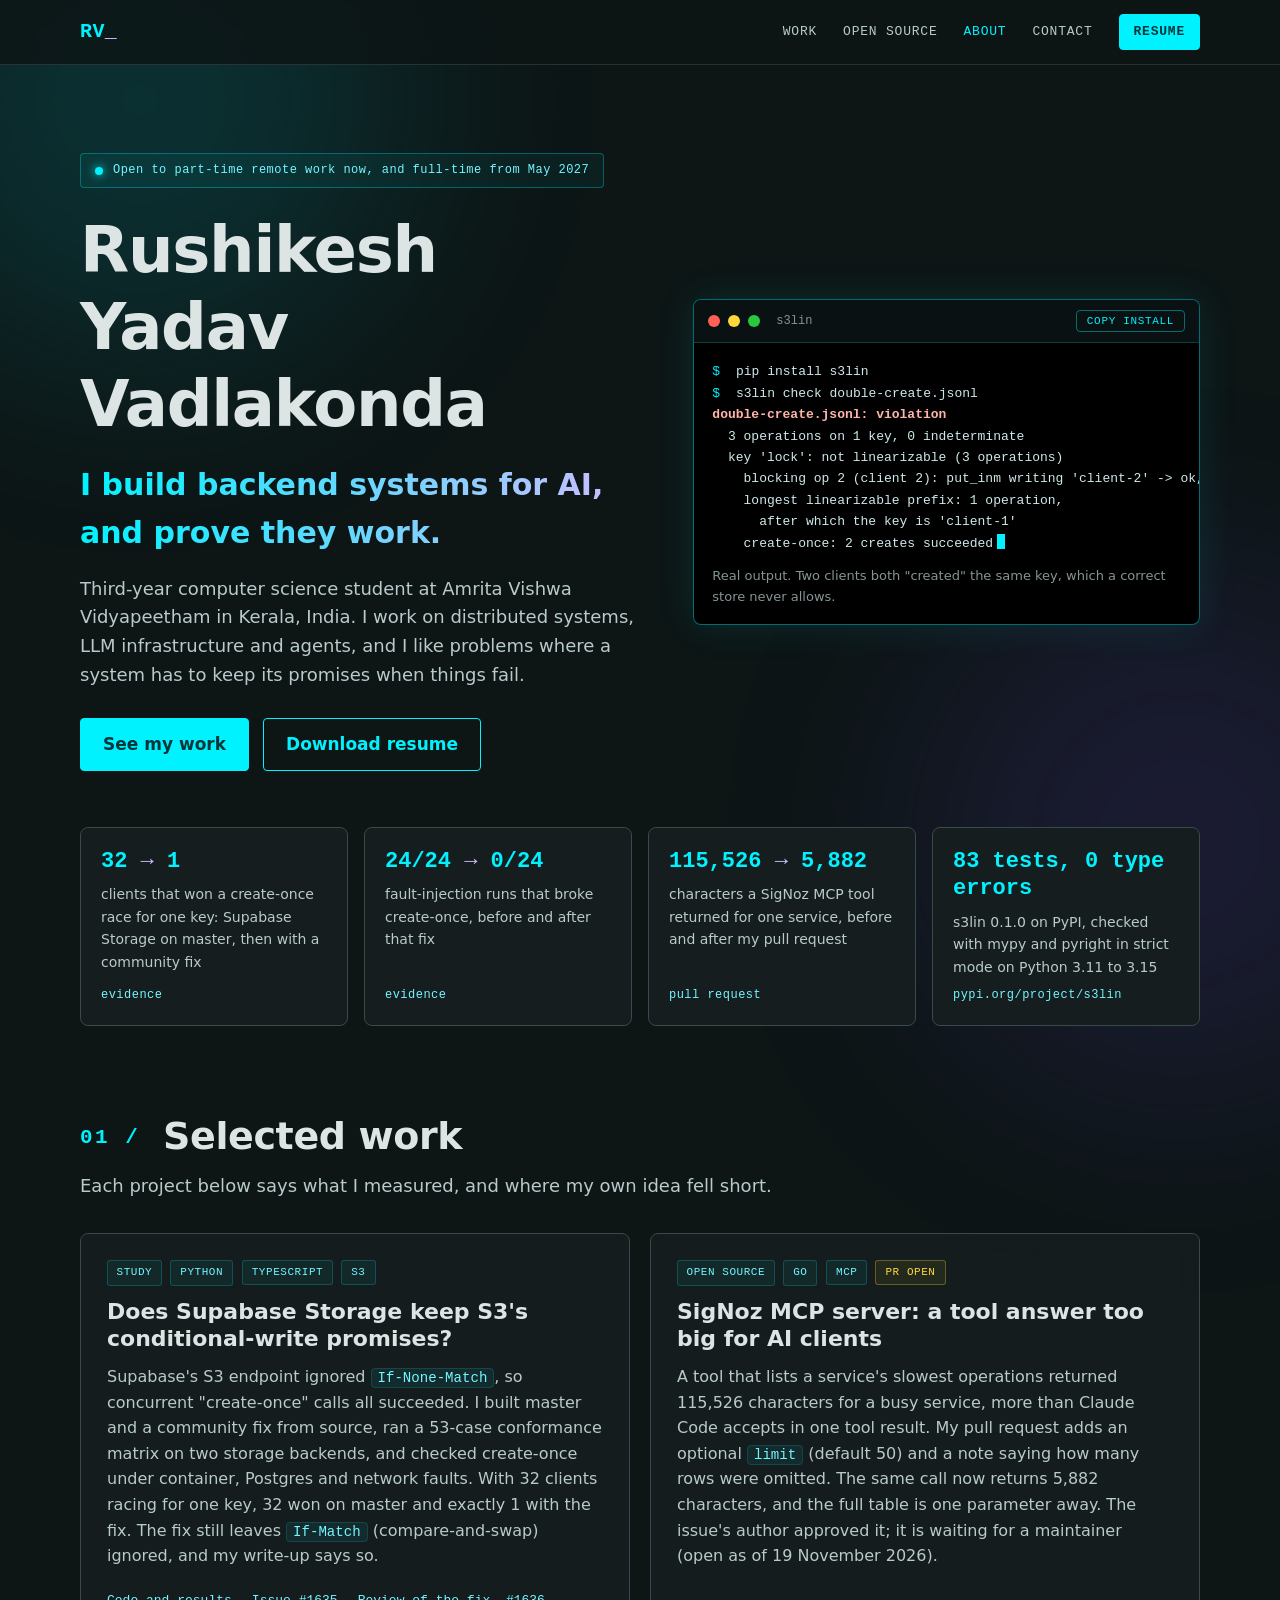
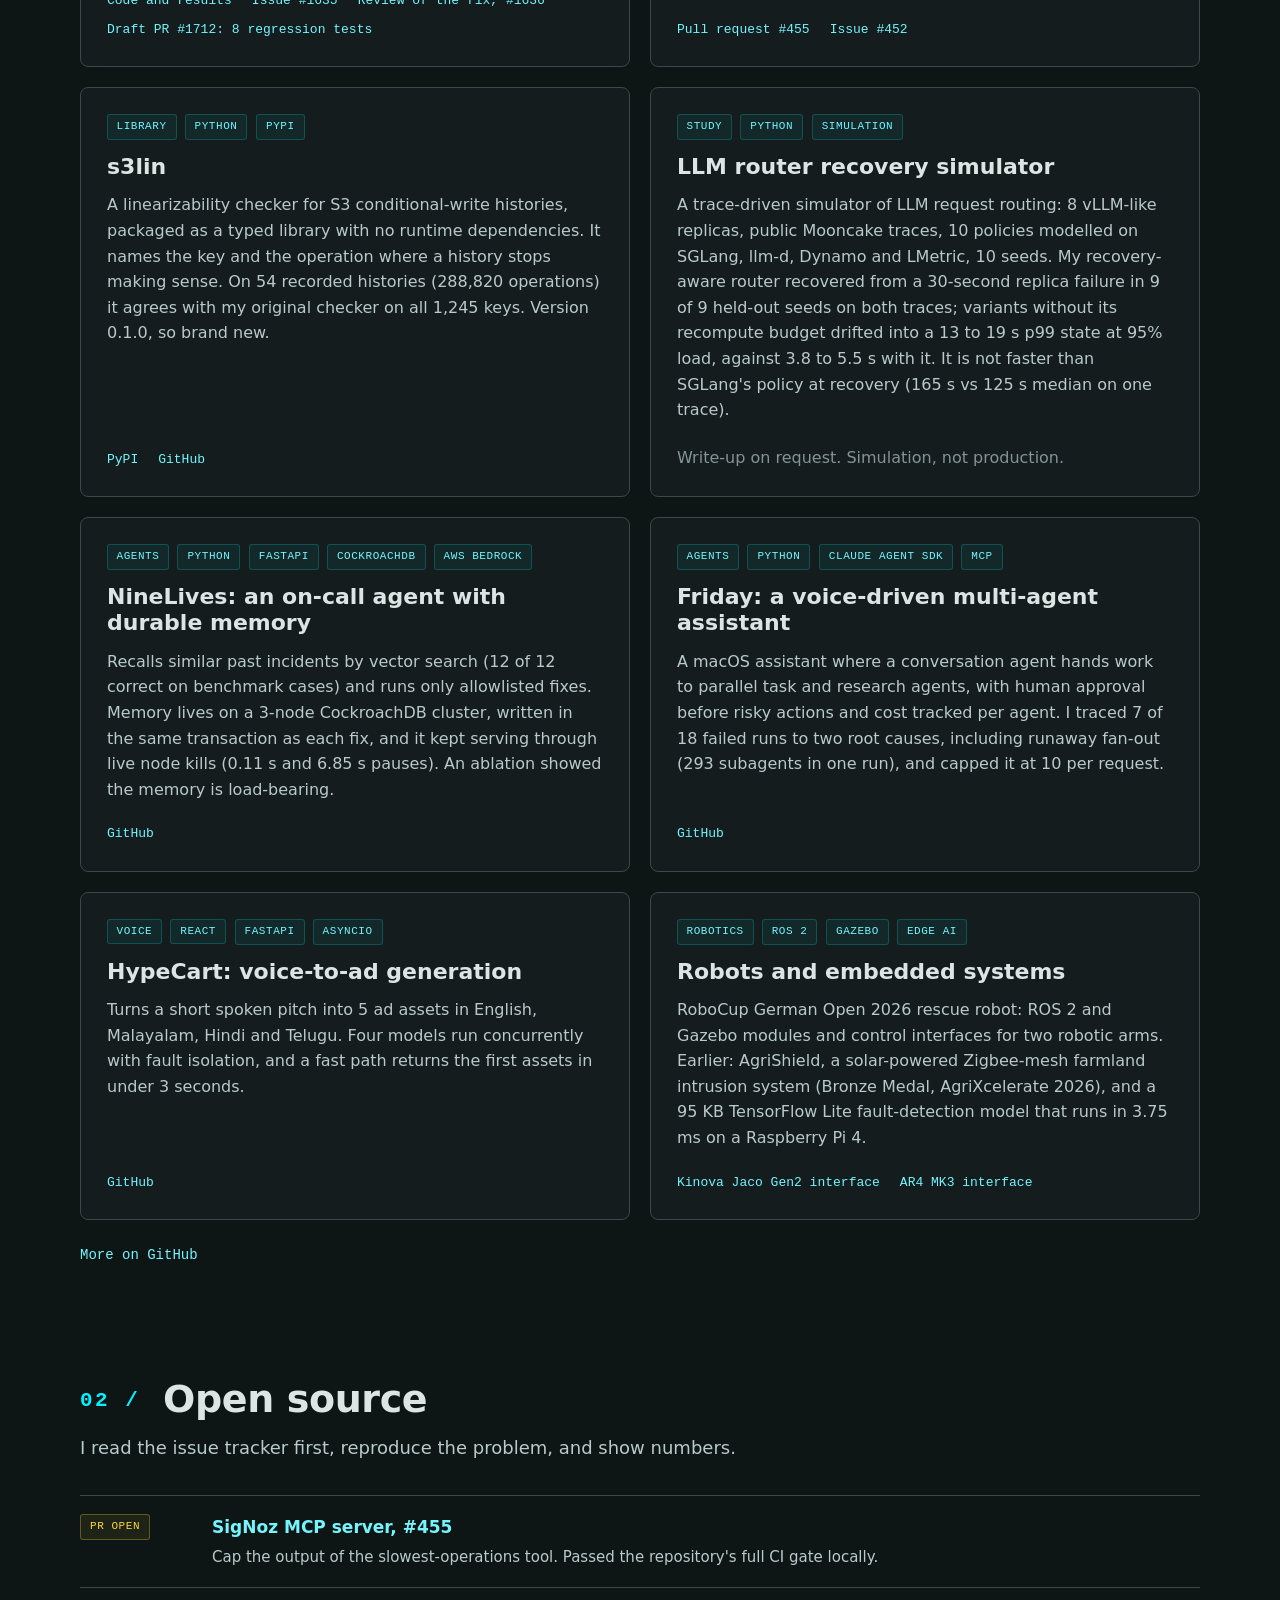
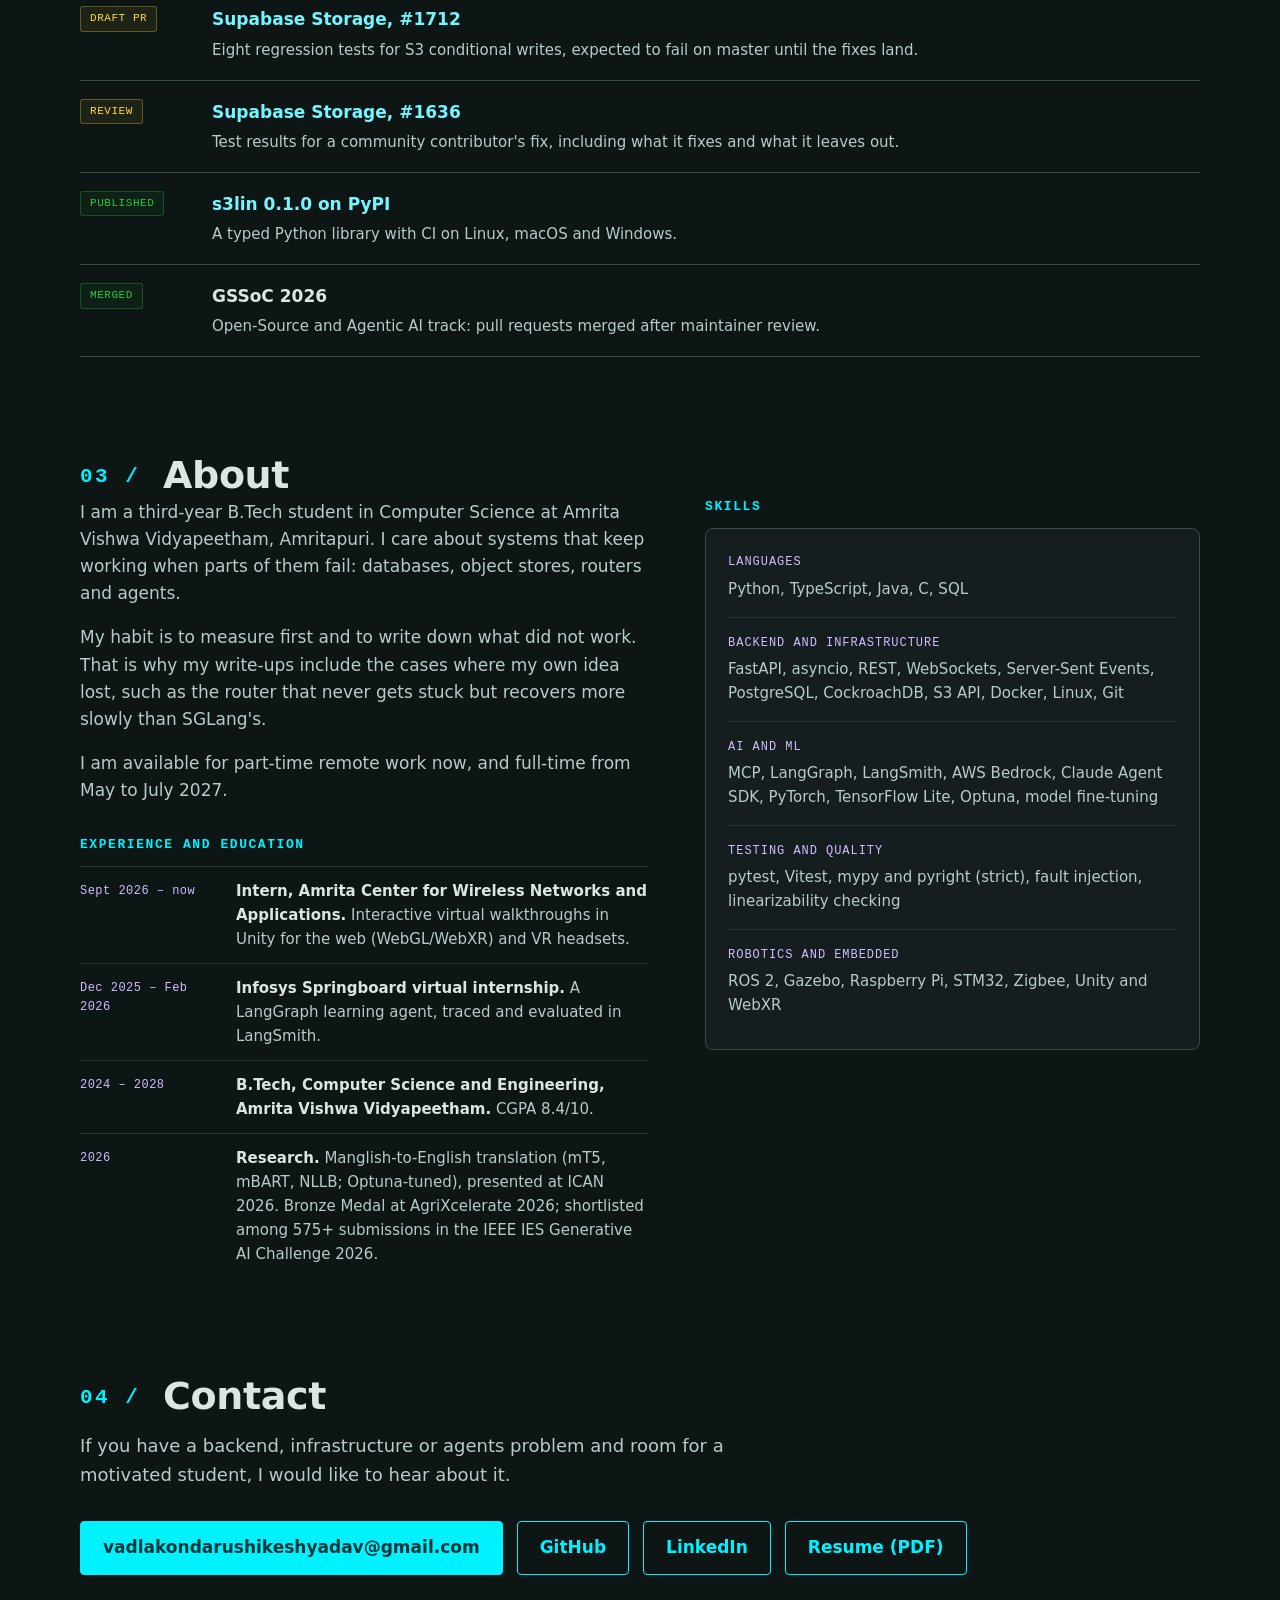
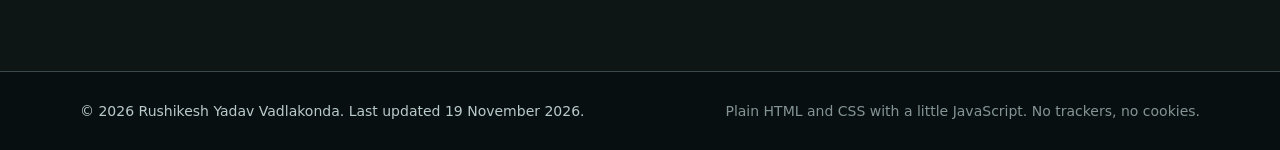
==== index.html @ 63bb8810 "Portfolio site: hero, selected work, open source, about, contact" ====
<!doctype html>
<html lang="en">
<head>
<meta charset="utf-8">
<meta name="viewport" content="width=device-width, initial-scale=1">
<title>Rushikesh Yadav Vadlakonda | Backend, distributed systems and AI agents</title>
<meta name="description" content="Third-year CS student in India. I build backend systems for AI and prove they work: a Supabase Storage conformance study, a SigNoz MCP fix, the s3lin library on PyPI, and an LLM router simulator.">
<meta name="author" content="Rushikesh Yadav Vadlakonda">
<meta name="theme-color" content="#0d1515">
<link rel="canonical" href="https://rushikesh116.github.io/">
<link rel="icon" href="favicon.svg" type="image/svg+xml">
<meta property="og:type" content="website">
<meta property="og:title" content="Rushikesh Yadav Vadlakonda | Backend, distributed systems and AI agents">
<meta property="og:description" content="I build backend systems for AI and prove they work. Open-source work with Supabase and SigNoz, and the s3lin library on PyPI.">
<meta property="og:url" content="https://rushikesh116.github.io/">
<meta property="og:image" content="https://rushikesh116.github.io/og.png">
<meta name="twitter:card" content="summary_large_image">
<link rel="stylesheet" href="styles.css">
<script type="application/ld+json">
{
  "@context": "https://schema.org",
  "@type": "Person",
  "name": "Rushikesh Yadav Vadlakonda",
  "url": "https://rushikesh116.github.io/",
  "jobTitle": "Computer science student and software engineer",
  "sameAs": [
    "https://github.com/Rushikesh116",
    "https://www.linkedin.com/in/rushikesh-yadav-vadlakonda"
  ]
}
</script>
</head>
<body>
<a class="skip" href="#main">Skip to content</a>

<header class="nav" id="top">
  <div class="wrap nav-inner">
    <a class="brand" href="#top" aria-label="Rushikesh Yadav Vadlakonda, home">RV<span>_</span></a>
    <button class="nav-toggle" aria-expanded="false" aria-controls="menu" aria-label="Menu">Menu</button>
    <nav id="menu" aria-label="Main">
      <a href="#work">Work</a>
      <a href="#open-source">Open source</a>
      <a href="#about">About</a>
      <a href="#contact">Contact</a>
      <a class="btn btn-small" href="assets/Rushikesh_Yadav_Vadlakonda_Resume.pdf">Resume</a>
    </nav>
  </div>
</header>

<main id="main">

<section class="hero wrap" aria-labelledby="hero-title">
  <div class="hero-text">
    <p class="chip"><span class="dot" aria-hidden="true"></span>Open to part-time remote work now, and full-time from May 2027</p>
    <h1 id="hero-title">Rushikesh Yadav Vadlakonda</h1>
    <p class="tagline">I build backend systems for AI, and prove they work.</p>
    <p class="lede">Third-year computer science student at Amrita Vishwa Vidyapeetham in Kerala, India. I work on distributed systems, LLM infrastructure and agents, and I like problems where a system has to keep its promises when things fail.</p>
    <p class="cta">
      <a class="btn" href="#work">See my work</a>
      <a class="btn btn-ghost" href="assets/Rushikesh_Yadav_Vadlakonda_Resume.pdf">Download resume</a>
    </p>
  </div>

  <figure class="terminal" aria-label="Terminal showing the s3lin command line tool finding a bug in a recorded history">
    <div class="term-bar">
      <span class="light red" aria-hidden="true"></span><span class="light yellow" aria-hidden="true"></span><span class="light green" aria-hidden="true"></span>
      <span class="term-title">s3lin</span>
      <button class="copy" type="button" data-copy="pip install s3lin" aria-label="Copy the install command">copy install</button>
    </div>
<pre><code><span class="prompt">$</span> pip install s3lin
<span class="prompt">$</span> s3lin check double-create.jsonl
<span class="bad">double-create.jsonl: violation</span>
  3 operations on 1 key, 0 indeterminate
  key 'lock': not linearizable (3 operations)
    blocking op 2 (client 2): put_inm writing 'client-2' -&gt; ok, HTTP 200
    longest linearizable prefix: 1 operation,
      after which the key is 'client-1'
    create-once: 2 creates succeeded<span class="caret" aria-hidden="true"></span></code></pre>
    <figcaption>Real output. Two clients both "created" the same key, which a correct store never allows.</figcaption>
  </figure>
</section>

<section class="proof wrap" aria-label="Results at a glance">
  <ul class="stats">
    <li>
      <p class="num">32 <span>&rarr;</span> 1</p>
      <p class="what">clients that won a create-once race for one key: Supabase Storage on master, then with a community fix</p>
      <a href="https://github.com/Rushikesh116/supabase-storage-s3lin">evidence</a>
    </li>
    <li>
      <p class="num">24/24 <span>&rarr;</span> 0/24</p>
      <p class="what">fault-injection runs that broke create-once, before and after that fix</p>
      <a href="https://github.com/Rushikesh116/supabase-storage-s3lin">evidence</a>
    </li>
    <li>
      <p class="num">115,526 <span>&rarr;</span> 5,882</p>
      <p class="what">characters a SigNoz MCP tool returned for one service, before and after my pull request</p>
      <a href="https://github.com/SigNoz/signoz-mcp-server/pull/455">pull request</a>
    </li>
    <li>
      <p class="num">83 tests, 0 type errors</p>
      <p class="what">s3lin 0.1.0 on PyPI, checked with mypy and pyright in strict mode on Python 3.11 to 3.15</p>
      <a href="https://pypi.org/project/s3lin/">pypi.org/project/s3lin</a>
    </li>
  </ul>
</section>

<section id="work" class="section wrap" aria-labelledby="work-title">
  <h2 id="work-title"><span class="label">01 /</span> Selected work</h2>
  <p class="section-lead">Each project below says what I measured, and where my own idea fell short.</p>

  <div class="grid">

    <article class="card featured">
      <p class="tags"><span>Study</span><span>Python</span><span>TypeScript</span><span>S3</span></p>
      <h3>Does Supabase Storage keep S3's conditional-write promises?</h3>
      <p>Supabase's S3 endpoint ignored <code>If-None-Match</code>, so concurrent "create-once" calls all succeeded. I built master and a community fix from source, ran a 53-case conformance matrix on two storage backends, and checked create-once under container, Postgres and network faults. With 32 clients racing for one key, 32 won on master and exactly 1 with the fix. The fix still leaves <code>If-Match</code> (compare-and-swap) ignored, and my write-up says so.</p>
      <p class="links">
        <a href="https://github.com/Rushikesh116/supabase-storage-s3lin">Code and results</a>
        <a href="https://github.com/supabase/storage/issues/1635">Issue #1635</a>
        <a href="https://github.com/supabase/storage/pull/1636#issuecomment-6958510622">Review of the fix, #1636</a>
        <a href="https://github.com/supabase/storage/pull/1712">Draft PR #1712: 8 regression tests</a>
      </p>
    </article>

    <article class="card featured">
      <p class="tags"><span>Open source</span><span>Go</span><span>MCP</span><span class="status">PR open</span></p>
      <h3>SigNoz MCP server: a tool answer too big for AI clients</h3>
      <p>A tool that lists a service's slowest operations returned 115,526 characters for a busy service, more than Claude Code accepts in one tool result. My pull request adds an optional <code>limit</code> (default 50) and a note saying how many rows were omitted. The same call now returns 5,882 characters, and the full table is one parameter away. The issue's author approved it; it is waiting for a maintainer (open as of 19 November 2026).</p>
      <p class="links">
        <a href="https://github.com/SigNoz/signoz-mcp-server/pull/455">Pull request #455</a>
        <a href="https://github.com/SigNoz/signoz-mcp-server/issues/452">Issue #452</a>
      </p>
    </article>

    <article class="card">
      <p class="tags"><span>Library</span><span>Python</span><span>PyPI</span></p>
      <h3>s3lin</h3>
      <p>A linearizability checker for S3 conditional-write histories, packaged as a typed library with no runtime dependencies. It names the key and the operation where a history stops making sense. On 54 recorded histories (288,820 operations) it agrees with my original checker on all 1,245 keys. Version 0.1.0, so brand new.</p>
      <p class="links">
        <a href="https://pypi.org/project/s3lin/">PyPI</a>
        <a href="https://github.com/Rushikesh116/s3lin">GitHub</a>
      </p>
    </article>

    <article class="card">
      <p class="tags"><span>Study</span><span>Python</span><span>Simulation</span></p>
      <h3>LLM router recovery simulator</h3>
      <p>A trace-driven simulator of LLM request routing: 8 vLLM-like replicas, public Mooncake traces, 10 policies modelled on SGLang, llm-d, Dynamo and LMetric, 10 seeds. My recovery-aware router recovered from a 30-second replica failure in 9 of 9 held-out seeds on both traces; variants without its recompute budget drifted into a 13 to 19 s p99 state at 95% load, against 3.8 to 5.5 s with it. It is not faster than SGLang's policy at recovery (165 s vs 125 s median on one trace).</p>
      <p class="links"><span class="muted">Write-up on request. Simulation, not production.</span></p>
    </article>

    <article class="card">
      <p class="tags"><span>Agents</span><span>Python</span><span>FastAPI</span><span>CockroachDB</span><span>AWS Bedrock</span></p>
      <h3>NineLives: an on-call agent with durable memory</h3>
      <p>Recalls similar past incidents by vector search (12 of 12 correct on benchmark cases) and runs only allowlisted fixes. Memory lives on a 3-node CockroachDB cluster, written in the same transaction as each fix, and it kept serving through live node kills (0.11 s and 6.85 s pauses). An ablation showed the memory is load-bearing.</p>
      <p class="links"><a href="https://github.com/Rushikesh116/Ninelives">GitHub</a></p>
    </article>

    <article class="card">
      <p class="tags"><span>Agents</span><span>Python</span><span>Claude Agent SDK</span><span>MCP</span></p>
      <h3>Friday: a voice-driven multi-agent assistant</h3>
      <p>A macOS assistant where a conversation agent hands work to parallel task and research agents, with human approval before risky actions and cost tracked per agent. I traced 7 of 18 failed runs to two root causes, including runaway fan-out (293 subagents in one run), and capped it at 10 per request.</p>
      <p class="links"><a href="https://github.com/Rushikesh116/friday">GitHub</a></p>
    </article>

    <article class="card">
      <p class="tags"><span>Voice</span><span>React</span><span>FastAPI</span><span>asyncio</span></p>
      <h3>HypeCart: voice-to-ad generation</h3>
      <p>Turns a short spoken pitch into 5 ad assets in English, Malayalam, Hindi and Telugu. Four models run concurrently with fault isolation, and a fast path returns the first assets in under 3 seconds.</p>
      <p class="links"><a href="https://github.com/Rushikesh116/Codex-Nightline">GitHub</a></p>
    </article>

    <article class="card">
      <p class="tags"><span>Robotics</span><span>ROS 2</span><span>Gazebo</span><span>Edge AI</span></p>
      <h3>Robots and embedded systems</h3>
      <p>RoboCup German Open 2026 rescue robot: ROS 2 and Gazebo modules and control interfaces for two robotic arms. Earlier: AgriShield, a solar-powered Zigbee-mesh farmland intrusion system (Bronze Medal, AgriXcelerate 2026), and a 95 KB TensorFlow Lite fault-detection model that runs in 3.75 ms on a Raspberry Pi 4.</p>
      <p class="links">
        <a href="https://github.com/Rushikesh116/Kinova-Jaco-Gen2-Interface">Kinova Jaco Gen2 interface</a>
        <a href="https://github.com/Rushikesh116/ar4-mk3-interface">AR4 MK3 interface</a>
      </p>
    </article>

  </div>
  <p class="more"><a href="https://github.com/Rushikesh116?tab=repositories">More on GitHub</a></p>
</section>

<section id="open-source" class="section wrap" aria-labelledby="oss-title">
  <h2 id="oss-title"><span class="label">02 /</span> Open source</h2>
  <p class="section-lead">I read the issue tracker first, reproduce the problem, and show numbers.</p>
  <ul class="oss">
    <li><span class="status">PR open</span><div><a href="https://github.com/SigNoz/signoz-mcp-server/pull/455">SigNoz MCP server, #455</a><p>Cap the output of the slowest-operations tool. Passed the repository's full CI gate locally.</p></div></li>
    <li><span class="status">Draft PR</span><div><a href="https://github.com/supabase/storage/pull/1712">Supabase Storage, #1712</a><p>Eight regression tests for S3 conditional writes, expected to fail on master until the fixes land.</p></div></li>
    <li><span class="status">Review</span><div><a href="https://github.com/supabase/storage/pull/1636#issuecomment-6958510622">Supabase Storage, #1636</a><p>Test results for a community contributor's fix, including what it fixes and what it leaves out.</p></div></li>
    <li><span class="status ok">Published</span><div><a href="https://pypi.org/project/s3lin/">s3lin 0.1.0 on PyPI</a><p>A typed Python library with CI on Linux, macOS and Windows.</p></div></li>
    <li><span class="status ok">Merged</span><div><span class="strong">GSSoC 2026</span><p>Open-Source and Agentic AI track: pull requests merged after maintainer review.</p></div></li>
  </ul>
</section>

<section id="about" class="section wrap" aria-labelledby="about-title">
  <h2 id="about-title"><span class="label">03 /</span> About</h2>
  <div class="about">
    <div>
      <p>I am a third-year B.Tech student in Computer Science at Amrita Vishwa Vidyapeetham, Amritapuri. I care about systems that keep working when parts of them fail: databases, object stores, routers and agents.</p>
      <p>My habit is to measure first and to write down what did not work. That is why my write-ups include the cases where my own idea lost, such as the router that never gets stuck but recovers more slowly than SGLang's.</p>
      <p>I am available for part-time remote work now, and full-time from May to July 2027.</p>
      <h3>Experience and education</h3>
      <ul class="timeline">
        <li><span class="when">Sept 2026 &ndash; now</span><div><strong>Intern, Amrita Center for Wireless Networks and Applications.</strong> Interactive virtual walkthroughs in Unity for the web (WebGL/WebXR) and VR headsets.</div></li>
        <li><span class="when">Dec 2025 &ndash; Feb 2026</span><div><strong>Infosys Springboard virtual internship.</strong> A LangGraph learning agent, traced and evaluated in LangSmith.</div></li>
        <li><span class="when">2024 &ndash; 2028</span><div><strong>B.Tech, Computer Science and Engineering, Amrita Vishwa Vidyapeetham.</strong> CGPA 8.4/10.</div></li>
        <li><span class="when">2026</span><div><strong>Research.</strong> Manglish-to-English translation (mT5, mBART, NLLB; Optuna-tuned), presented at ICAN 2026. Bronze Medal at AgriXcelerate 2026; shortlisted among 575+ submissions in the IEEE IES Generative AI Challenge 2026.</div></li>
      </ul>
    </div>
    <div class="skills">
      <h3>Skills</h3>
      <dl>
        <dt>Languages</dt><dd>Python, TypeScript, Java, C, SQL</dd>
        <dt>Backend and infrastructure</dt><dd>FastAPI, asyncio, REST, WebSockets, Server-Sent Events, PostgreSQL, CockroachDB, S3 API, Docker, Linux, Git</dd>
        <dt>AI and ML</dt><dd>MCP, LangGraph, LangSmith, AWS Bedrock, Claude Agent SDK, PyTorch, TensorFlow Lite, Optuna, model fine-tuning</dd>
        <dt>Testing and quality</dt><dd>pytest, Vitest, mypy and pyright (strict), fault injection, linearizability checking</dd>
        <dt>Robotics and embedded</dt><dd>ROS 2, Gazebo, Raspberry Pi, STM32, Zigbee, Unity and WebXR</dd>
      </dl>
    </div>
  </div>
</section>

<section id="contact" class="section wrap contact" aria-labelledby="contact-title">
  <h2 id="contact-title"><span class="label">04 /</span> Contact</h2>
  <p class="section-lead">If you have a backend, infrastructure or agents problem and room for a motivated student, I would like to hear about it.</p>
  <p class="cta">
    <a class="btn" href="mailto:vadlakondarushikeshyadav@gmail.com">vadlakondarushikeshyadav@gmail.com</a>
    <a class="btn btn-ghost" href="https://github.com/Rushikesh116">GitHub</a>
    <a class="btn btn-ghost" href="https://www.linkedin.com/in/rushikesh-yadav-vadlakonda">LinkedIn</a>
    <a class="btn btn-ghost" href="assets/Rushikesh_Yadav_Vadlakonda_Resume.pdf">Resume (PDF)</a>
  </p>
</section>

</main>

<footer class="footer">
  <div class="wrap footer-inner">
    <p>&copy; 2026 Rushikesh Yadav Vadlakonda. Last updated 19 November 2026.</p>
    <p class="muted">Plain HTML and CSS with a little JavaScript. No trackers, no cookies.</p>
  </div>
</footer>

<script src="main.js" defer></script>
</body>
</html>
---- styles.css ----
/* Rushikesh Yadav Vadlakonda: portfolio. Palette from the Stitch "Synthetic Intelligence" design system. */
:root {
  --bg: #0d1515;
  --bg-deep: #080f10;
  --surface: #151d1e;
  --surface-2: #192122;
  --surface-3: #232b2c;
  --line: #3a494b;
  --text: #dce4e4;
  --muted: #b9cacb;
  --faint: #849495;
  --cyan: #00f2ff;
  --cyan-soft: #74f5ff;
  --violet: #d0bcff;
  --yellow: #fed83a;
  --red: #ff5f57;
  --green: #28c840;
  --radius: 8px;
  --sans: ui-sans-serif, system-ui, -apple-system, "Segoe UI", Inter, Roboto, "Helvetica Neue", Arial, sans-serif;
  --mono: ui-monospace, "JetBrains Mono", SFMono-Regular, Menlo, Consolas, "Liberation Mono", monospace;
  color-scheme: dark;
}

* { box-sizing: border-box; }
html { scroll-behavior: smooth; scroll-padding-top: 76px; }
body {
  margin: 0;
  background: var(--bg);
  color: var(--text);
  font-family: var(--sans);
  font-size: 17px;
  line-height: 1.6;
  -webkit-font-smoothing: antialiased;
  overflow-x: hidden;
}
/* soft background glow, no images */
body::before, body::after {
  content: "";
  position: fixed;
  z-index: -1;
  width: 520px; height: 520px;
  border-radius: 50%;
  filter: blur(120px);
  opacity: .13;
  pointer-events: none;
}
body::before { background: var(--cyan); top: -160px; left: -120px; }
body::after { background: #7c4dff; bottom: -200px; right: -160px; }

img, svg { max-width: 100%; }
a { color: var(--cyan-soft); text-decoration: none; }
a:hover { text-decoration: underline; text-underline-offset: 3px; }
:focus-visible { outline: 2px solid var(--cyan); outline-offset: 3px; border-radius: 4px; }
code { font-family: var(--mono); font-size: .88em; background: rgba(0, 242, 255, .07); border: 1px solid rgba(0, 242, 255, .15); padding: 1px 6px; border-radius: 4px; color: var(--cyan-soft); }
h1, h2, h3 { line-height: 1.2; margin: 0; }
p { margin: 0 0 1em; }

.wrap { width: min(1120px, 100% - 40px); margin-inline: auto; }
.skip { position: absolute; left: -999px; top: 8px; background: var(--cyan); color: #00363a; padding: 8px 14px; border-radius: 6px; z-index: 100; }
.skip:focus { left: 8px; }
.muted { color: var(--faint); }
.strong { font-weight: 700; color: var(--text); }

/* nav */
.nav { position: sticky; top: 0; z-index: 50; background: rgba(13, 21, 21, .8); backdrop-filter: blur(12px); -webkit-backdrop-filter: blur(12px); border-bottom: 1px solid rgba(58, 73, 75, .6); }
.nav-inner { display: flex; align-items: center; justify-content: space-between; height: 64px; }
.brand { font-family: var(--mono); font-weight: 800; font-size: 20px; color: var(--cyan); letter-spacing: .02em; }
.brand span { color: var(--violet); }
.brand:hover { text-decoration: none; }
nav { display: flex; align-items: center; gap: 26px; }
nav a { font-family: var(--mono); font-size: 13px; letter-spacing: .06em; text-transform: uppercase; color: var(--muted); }
nav a:hover, nav a.active { color: var(--cyan); text-decoration: none; }
.nav-toggle { display: none; background: none; border: 1px solid var(--line); color: var(--text); font-family: var(--mono); font-size: 13px; padding: 7px 12px; border-radius: 4px; cursor: pointer; }

/* buttons */
.btn { display: inline-block; background: var(--cyan); color: #00363a; font-weight: 700; padding: 12px 22px; border-radius: 4px; border: 1px solid var(--cyan); transition: box-shadow .2s, transform .2s; }
.btn:hover { text-decoration: none; box-shadow: 0 0 18px rgba(0, 242, 255, .45); transform: translateY(-1px); }
.btn-ghost { background: transparent; color: var(--cyan); }
.btn-ghost:hover { background: rgba(0, 242, 255, .08); }
.btn-small { padding: 7px 14px; font-size: 13px; font-family: var(--mono); letter-spacing: .06em; text-transform: uppercase; color: #00363a !important; }
nav a.btn-small:hover { color: #00363a; }
.cta { display: flex; flex-wrap: wrap; gap: 14px; margin: 28px 0 0; }

/* hero */
.hero { display: grid; grid-template-columns: 1.1fr 1fr; gap: 56px; align-items: center; padding: 88px 0 56px; }
.chip { display: inline-flex; align-items: center; gap: 10px; font-family: var(--mono); font-size: 12px; letter-spacing: .04em; color: var(--cyan-soft); border: 1px solid rgba(0, 242, 255, .3); background: rgba(0, 242, 255, .05); padding: 7px 14px; border-radius: 4px; margin-bottom: 24px; }
.dot { width: 8px; height: 8px; border-radius: 50%; background: var(--cyan); box-shadow: 0 0 10px var(--cyan); flex: none; }
h1 { font-size: clamp(38px, 5.6vw, 64px); font-weight: 800; letter-spacing: -.02em; color: var(--text); }
.tagline { font-size: clamp(22px, 2.6vw, 30px); font-weight: 700; margin: 18px 0 18px; background: linear-gradient(90deg, var(--cyan), var(--violet)); -webkit-background-clip: text; background-clip: text; color: transparent; }
.lede { color: var(--muted); font-size: 18px; max-width: 34em; }

/* terminal */
.terminal { margin: 0; background: #000; border: 1px solid rgba(0, 242, 255, .45); border-radius: var(--radius); box-shadow: 0 0 40px rgba(0, 242, 255, .1); overflow: hidden; }
.term-bar { display: flex; align-items: center; gap: 8px; padding: 10px 14px; background: #0a1112; border-bottom: 1px solid rgba(0, 242, 255, .2); }
.light { width: 12px; height: 12px; border-radius: 50%; display: inline-block; }
.light.red { background: var(--red); } .light.yellow { background: var(--yellow); } .light.green { background: var(--green); }
.term-title { font-family: var(--mono); font-size: 12px; color: var(--faint); margin-left: 8px; flex: 1; }
.copy { font-family: var(--mono); font-size: 11px; letter-spacing: .06em; text-transform: uppercase; color: var(--cyan); background: transparent; border: 1px solid rgba(0, 242, 255, .4); padding: 4px 10px; border-radius: 4px; cursor: pointer; }
.copy:hover { background: rgba(0, 242, 255, .1); }
.terminal pre { margin: 0; padding: 18px 18px 8px; overflow-x: auto; font-family: var(--mono); font-size: 13px; line-height: 1.65; color: #cfe8ea; }
.terminal code { background: none; border: 0; padding: 0; color: inherit; font-size: inherit; }
.prompt { color: var(--cyan); margin-right: 8px; }
.bad { color: #ffb4ab; font-weight: 700; }
.caret { display: inline-block; width: 8px; height: 15px; background: var(--cyan); vertical-align: -2px; margin-left: 4px; animation: blink 1.1s steps(1) infinite; }
.terminal figcaption { padding: 4px 18px 16px; font-size: 13px; color: var(--faint); font-family: var(--sans); }
@keyframes blink { 50% { opacity: 0; } }

/* stats */
.stats { list-style: none; margin: 0; padding: 0; display: grid; grid-template-columns: repeat(4, 1fr); gap: 16px; }
.stats li { background: var(--surface); border: 1px solid var(--line); border-radius: var(--radius); padding: 20px; display: flex; flex-direction: column; gap: 8px; }
.stats .num { font-family: var(--mono); font-weight: 700; font-size: 22px; line-height: 1.25; color: var(--cyan); margin: 0; }
.stats .num span { color: var(--violet); }
.stats .what { font-size: 14px; color: var(--muted); margin: 0; flex: 1; }
.stats a { font-family: var(--mono); font-size: 12px; letter-spacing: .04em; }

/* sections */
.section { padding: 88px 0 8px; }
h2 { font-size: clamp(28px, 3.4vw, 38px); font-weight: 800; letter-spacing: -.01em; }
.label { font-family: var(--mono); font-size: .55em; font-weight: 600; letter-spacing: .12em; color: var(--cyan); margin-right: 10px; vertical-align: .3em; }
.section-lead { color: var(--muted); font-size: 18px; margin: 12px 0 32px; max-width: 40em; }

/* cards */
.grid { display: grid; grid-template-columns: repeat(2, 1fr); gap: 20px; }
.card { background: rgba(25, 33, 34, .65); border: 1px solid var(--line); border-radius: var(--radius); padding: 26px; backdrop-filter: blur(12px); -webkit-backdrop-filter: blur(12px); transition: border-color .2s, box-shadow .2s; display: flex; flex-direction: column; }
.card:hover { border-color: rgba(0, 242, 255, .6); box-shadow: 0 0 22px rgba(0, 242, 255, .12); }
.card.featured { grid-column: span 1; }
.card h3 { font-size: 22px; margin: 14px 0 12px; }
.card p { color: var(--muted); font-size: 16px; }
.tags { display: flex; flex-wrap: wrap; gap: 8px; margin: 0; }
.tags span, .status { font-family: var(--mono); font-size: 11px; letter-spacing: .05em; text-transform: uppercase; color: var(--cyan-soft); background: rgba(0, 242, 255, .06); border: 1px solid rgba(0, 242, 255, .2); padding: 3px 9px; border-radius: 3px; }
.tags .status, .status { color: var(--yellow); background: rgba(254, 216, 58, .07); border-color: rgba(254, 216, 58, .3); }
.status.ok { color: var(--green); background: rgba(40, 200, 64, .07); border-color: rgba(40, 200, 64, .3); }
.links { margin: auto 0 0; padding-top: 6px; display: flex; flex-wrap: wrap; gap: 8px 20px; font-size: 14px; }
.links a { font-family: var(--mono); font-size: 13px; }
.card p.links { color: inherit; }
.more { margin-top: 24px; font-family: var(--mono); font-size: 14px; }

/* open source list */
.oss { list-style: none; margin: 0; padding: 0; border-top: 1px solid var(--line); }
.oss li { display: grid; grid-template-columns: 112px 1fr; gap: 20px; padding: 18px 0; border-bottom: 1px solid var(--line); align-items: start; }
.oss .status { justify-self: start; text-align: center; }
.oss p { margin: 4px 0 0; color: var(--muted); font-size: 15px; }
.oss a { font-weight: 600; }

/* about */
.about { display: grid; grid-template-columns: 1.15fr 1fr; gap: 56px; }
.about p { color: var(--muted); }
.about h3 { font-family: var(--mono); font-size: 13px; letter-spacing: .12em; text-transform: uppercase; color: var(--cyan); margin: 32px 0 14px; }
.skills h3 { margin-top: 0; }
.timeline { list-style: none; margin: 0; padding: 0; }
.timeline li { display: grid; grid-template-columns: 140px 1fr; gap: 16px; padding: 12px 0; border-top: 1px solid rgba(58, 73, 75, .6); font-size: 15px; color: var(--muted); }
.timeline strong { color: var(--text); }
.when { font-family: var(--mono); font-size: 12px; letter-spacing: .04em; color: var(--violet); padding-top: 3px; }
.skills dl { margin: 0; background: var(--surface); border: 1px solid var(--line); border-radius: var(--radius); padding: 8px 22px; }
.skills dt { font-family: var(--mono); font-size: 12px; letter-spacing: .08em; text-transform: uppercase; color: var(--violet); margin-top: 16px; }
.skills dd { margin: 4px 0 16px; color: var(--muted); font-size: 15px; border-bottom: 1px solid rgba(58, 73, 75, .5); padding-bottom: 16px; }
.skills dd:last-child { border-bottom: 0; padding-bottom: 8px; }

/* contact + footer */
.contact { padding-bottom: 96px; }
.footer { border-top: 1px solid var(--line); background: var(--bg-deep); padding: 28px 0; font-size: 14px; color: var(--muted); }
.footer-inner { display: flex; flex-wrap: wrap; justify-content: space-between; gap: 8px 24px; }
.footer p { margin: 0; }

/* small screens */
@media (max-width: 960px) {
  .hero { grid-template-columns: 1fr; padding-top: 56px; gap: 40px; }
  .stats { grid-template-columns: repeat(2, 1fr); }
  .about { grid-template-columns: 1fr; gap: 40px; }
}
@media (max-width: 720px) {
  body { font-size: 16px; }
  .nav-toggle { display: inline-block; }
  nav { display: none; position: absolute; top: 64px; left: 0; right: 0; flex-direction: column; align-items: flex-start; gap: 0; background: rgba(13, 21, 21, .97); border-bottom: 1px solid var(--line); padding: 8px 20px 18px; }
  nav.open { display: flex; }
  nav a { padding: 12px 0; width: 100%; }
  nav a.btn-small { width: auto; margin-top: 8px; }
  .grid { grid-template-columns: 1fr; }
  .stats { grid-template-columns: 1fr; }
  .oss li { grid-template-columns: 1fr; gap: 8px; }
  .timeline li { grid-template-columns: 1fr; gap: 4px; }
  .section { padding-top: 64px; }
  .terminal pre { font-size: 12px; white-space: pre-wrap; overflow-wrap: anywhere; }
}

@media (prefers-reduced-motion: reduce) {
  html { scroll-behavior: auto; }
  .caret { animation: none; }
  .btn, .card { transition: none; }
}
@media print {
  body::before, body::after, .nav, .terminal .copy { display: none; }
  body { background: #fff; color: #000; }
  .card, .stats li { border-color: #999; background: none; }
}
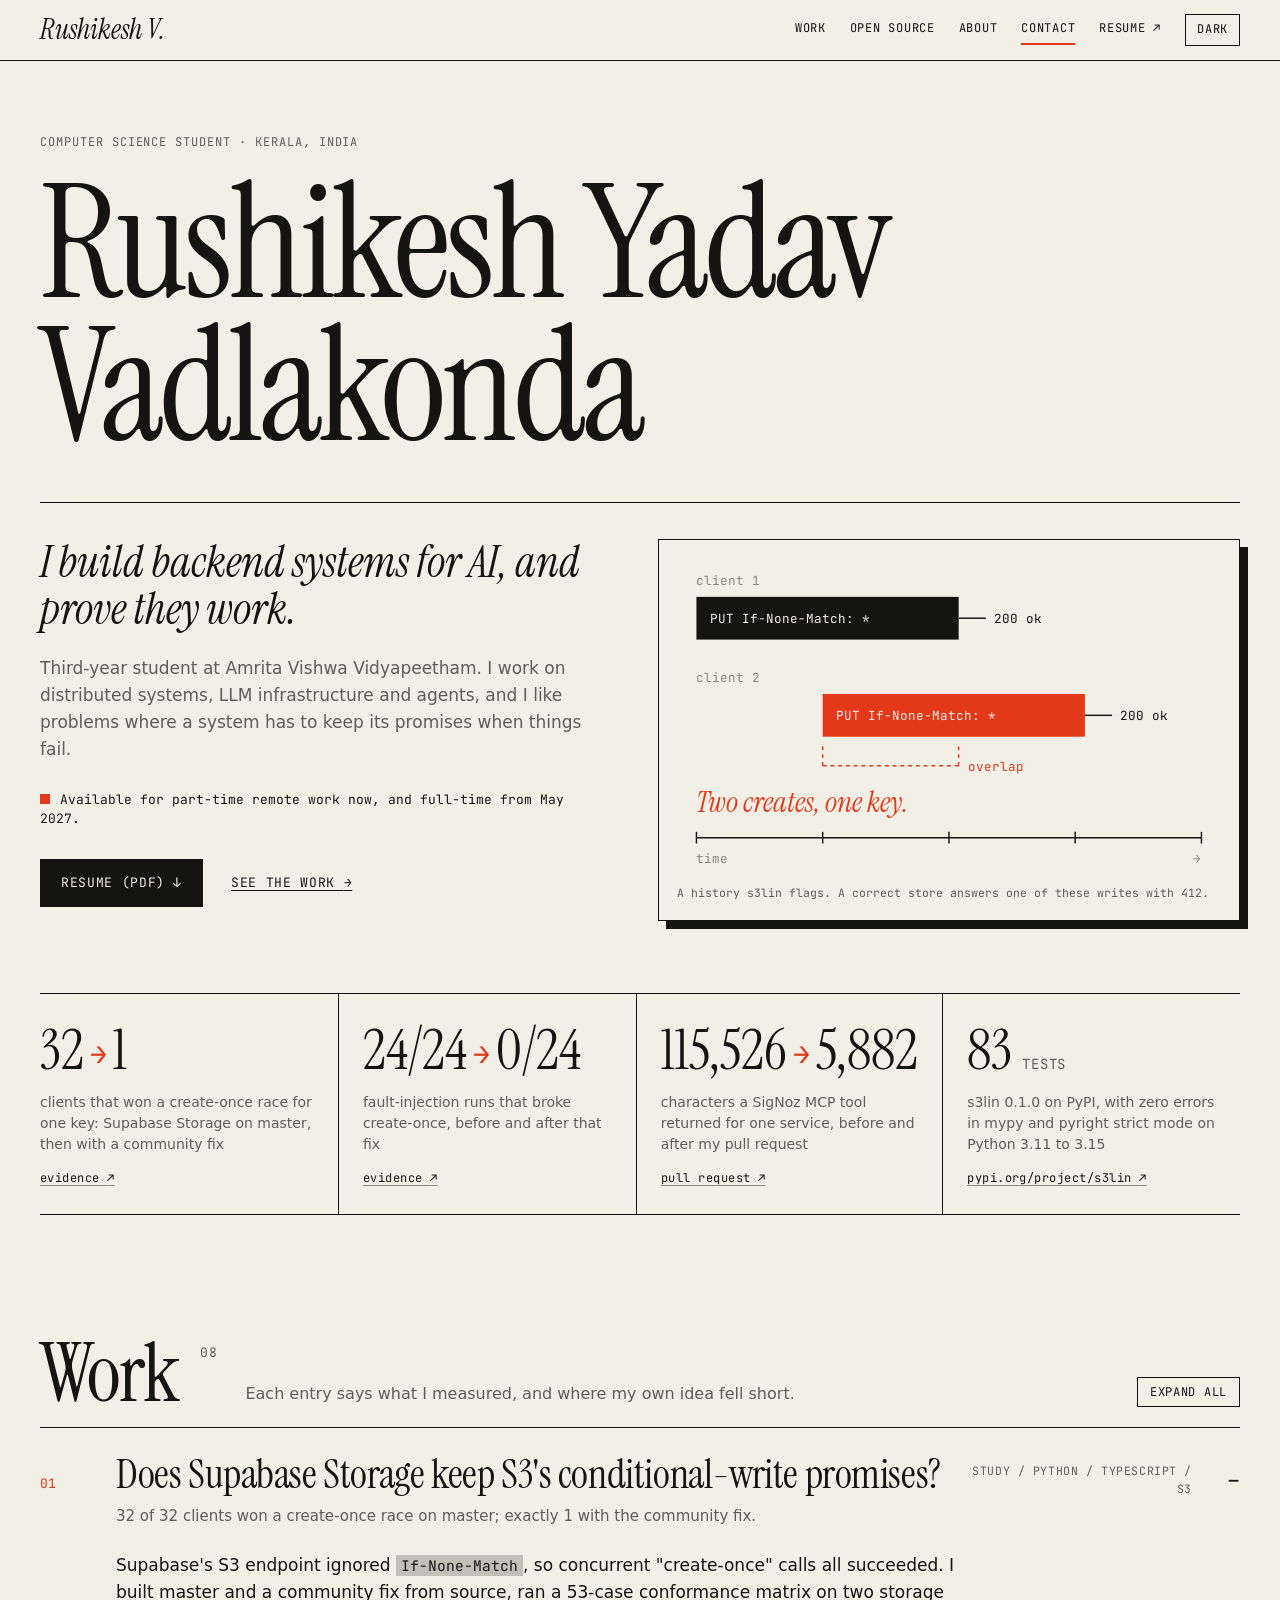
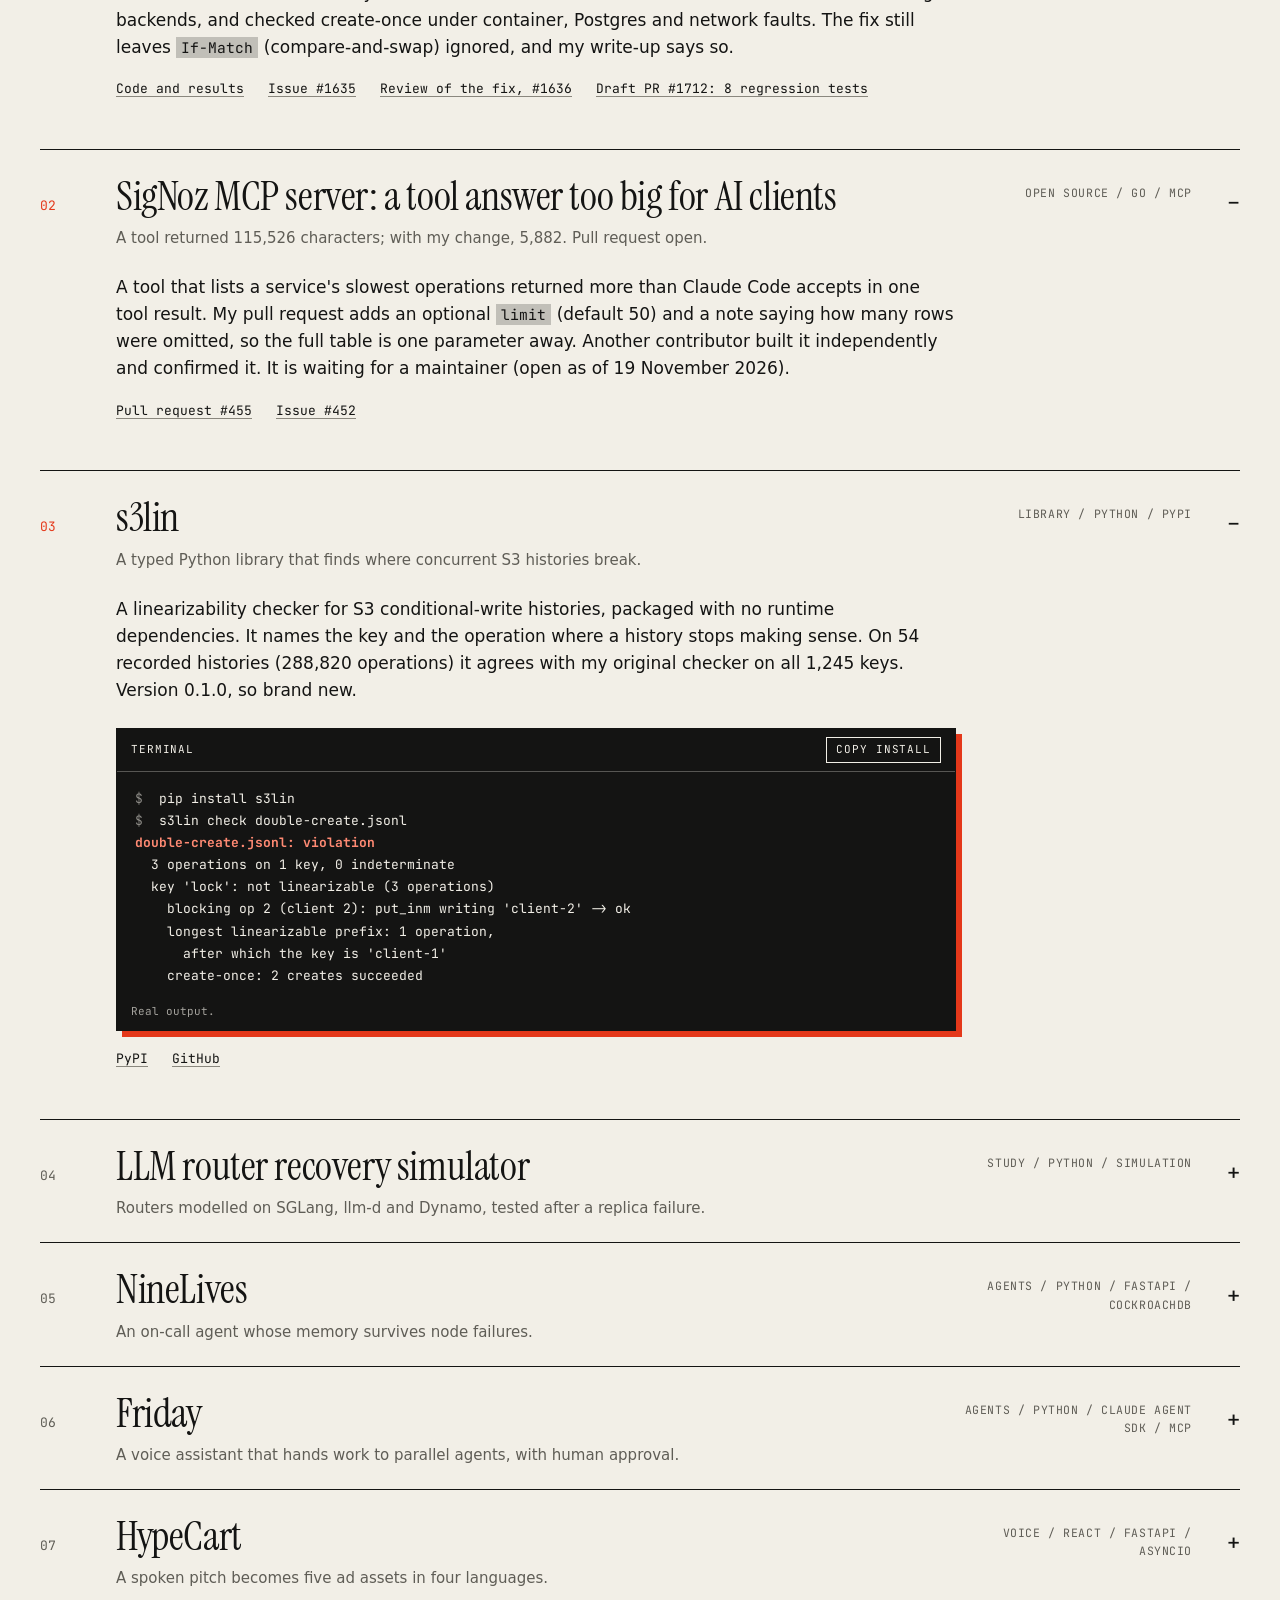
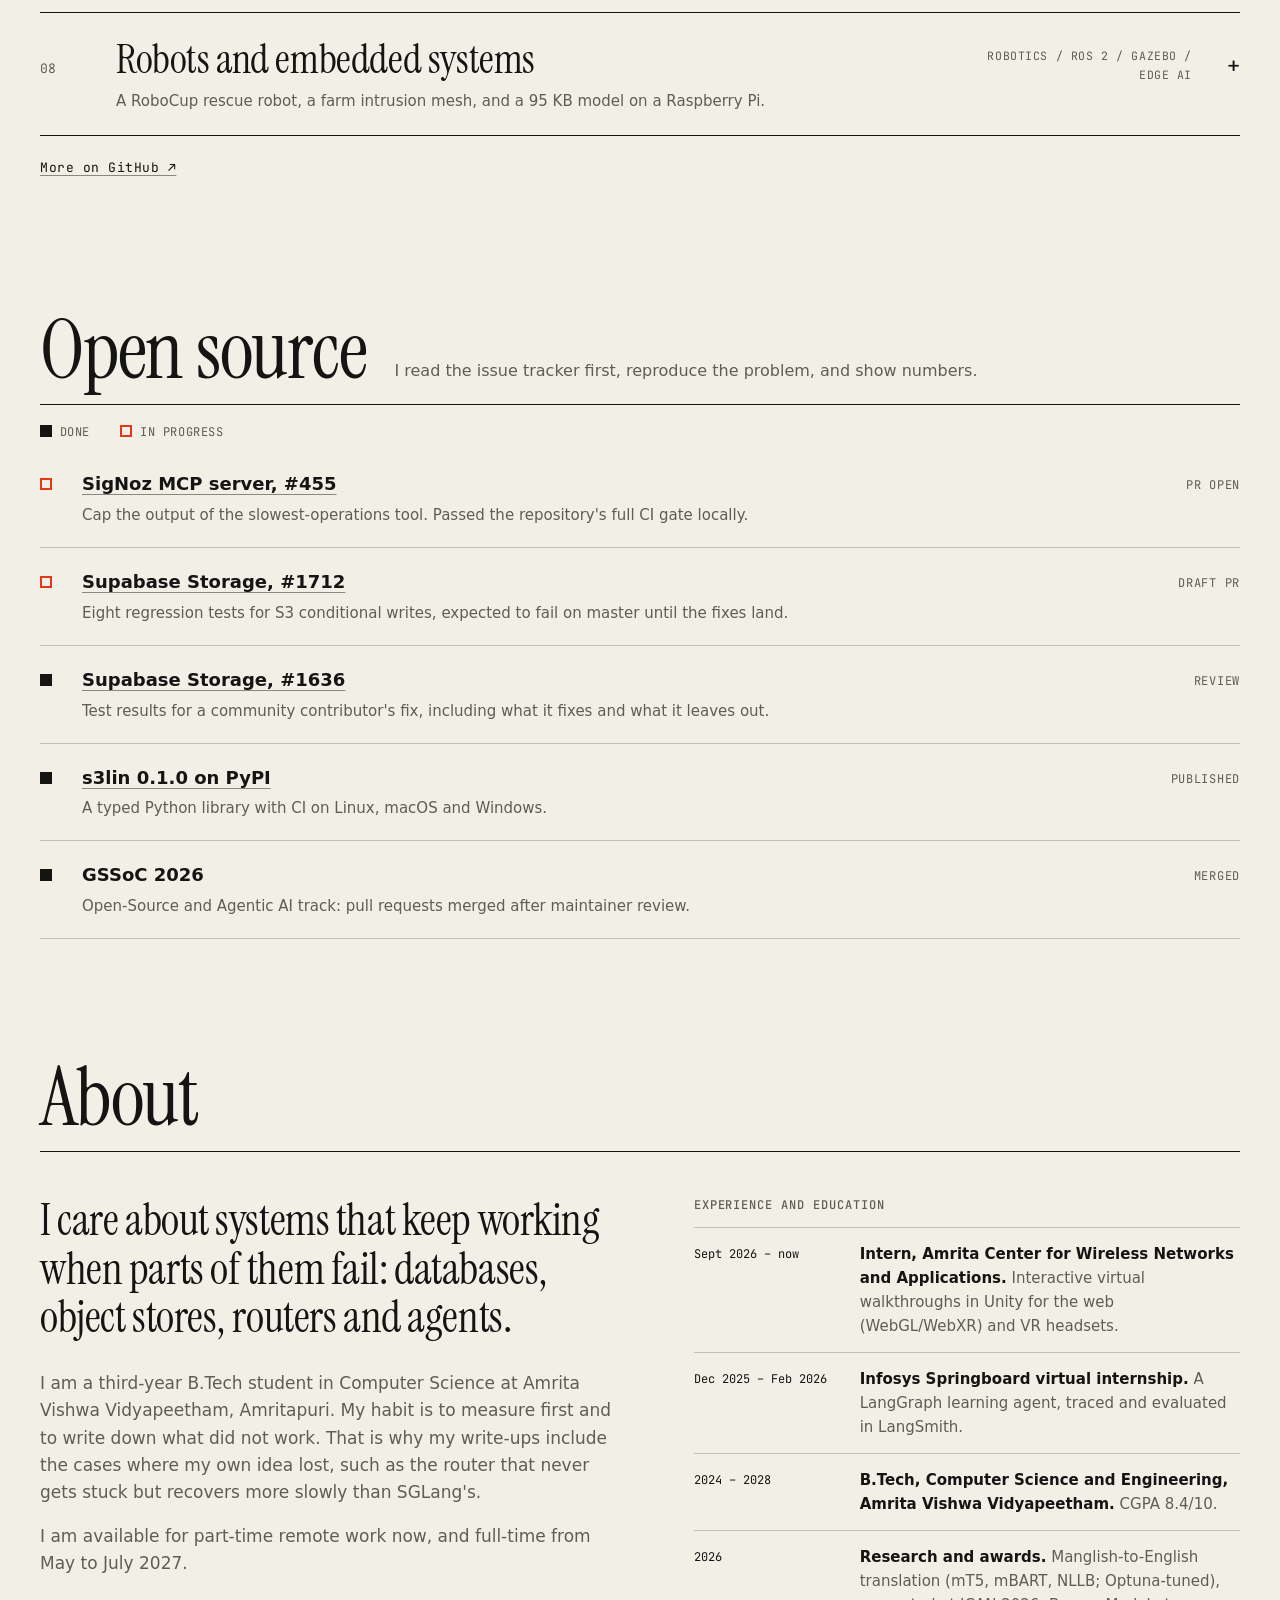
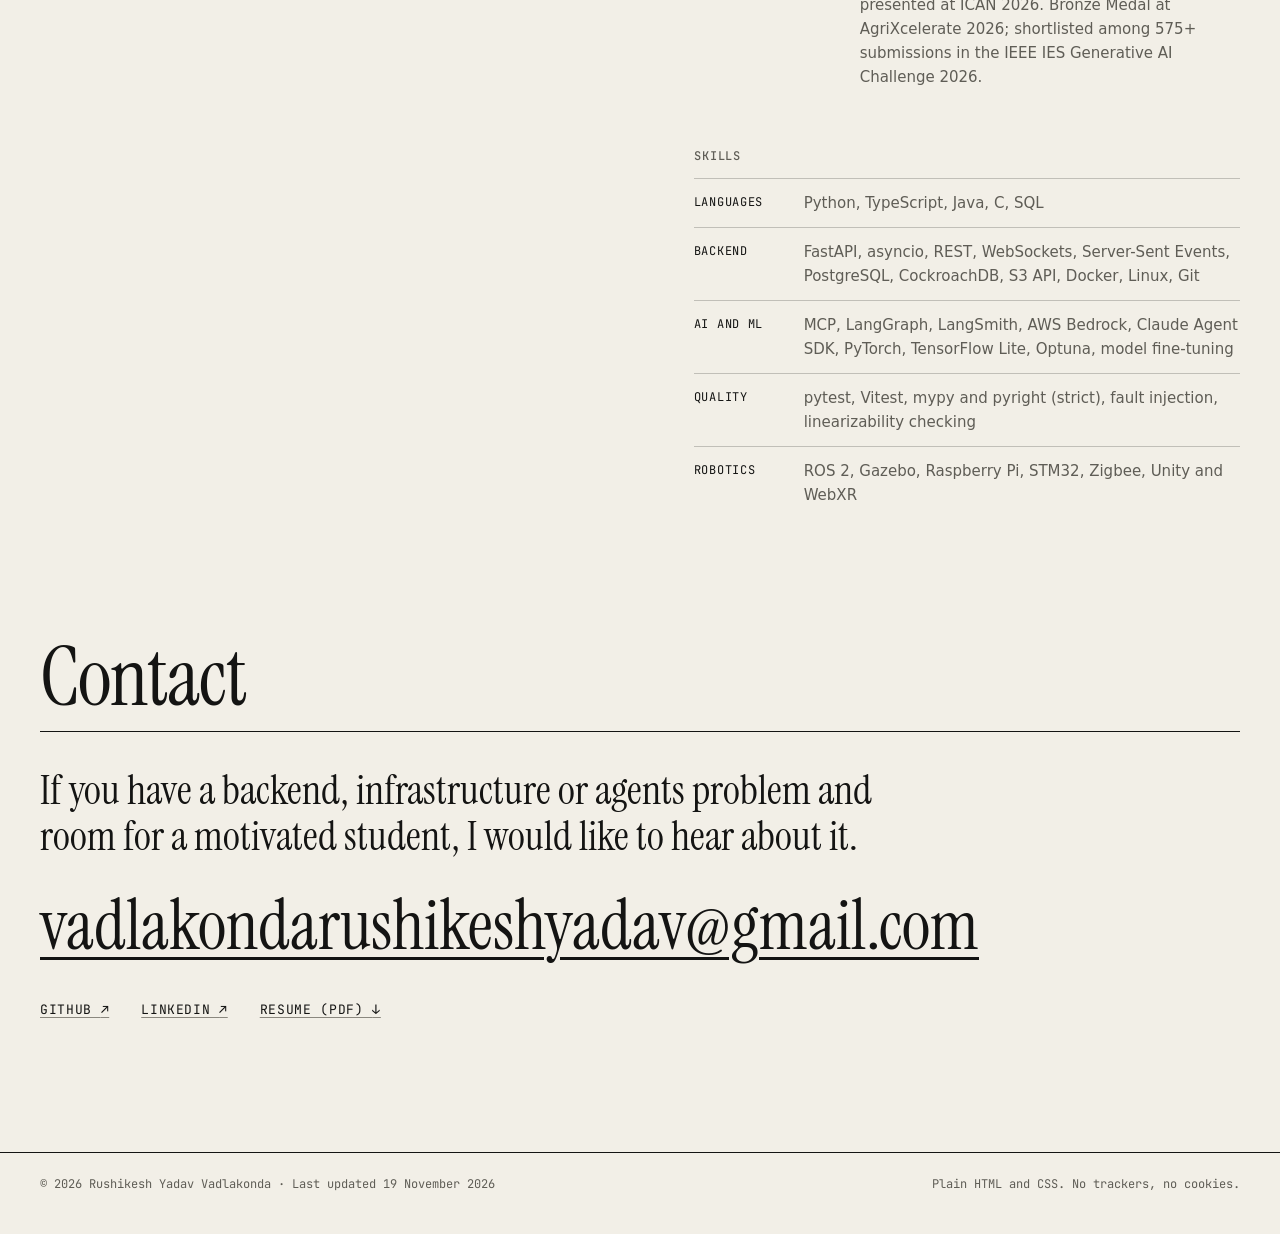
==== commit 0e08e1f9: "Redesign: editorial paper-and-ink look, bundled fonts, bug diagram, expandable work index, light and" ====
--- a/index.html
+++ b/index.html
@@ -6,15 +6,26 @@
 <title>Rushikesh Yadav Vadlakonda | Backend, distributed systems and AI agents</title>
 <meta name="description" content="Third-year CS student in India. I build backend systems for AI and prove they work: a Supabase Storage conformance study, a SigNoz MCP fix, the s3lin library on PyPI, and an LLM router simulator.">
 <meta name="author" content="Rushikesh Yadav Vadlakonda">
-<meta name="theme-color" content="#0d1515">
+<meta name="color-scheme" content="light dark">
 <link rel="canonical" href="https://rushikesh116.github.io/">
 <link rel="icon" href="favicon.svg" type="image/svg+xml">
+<link rel="preload" href="fonts/InstrumentSerif-Regular.woff2" as="font" type="font/woff2" crossorigin>
 <meta property="og:type" content="website">
 <meta property="og:title" content="Rushikesh Yadav Vadlakonda | Backend, distributed systems and AI agents">
 <meta property="og:description" content="I build backend systems for AI and prove they work. Open-source work with Supabase and SigNoz, and the s3lin library on PyPI.">
 <meta property="og:url" content="https://rushikesh116.github.io/">
 <meta property="og:image" content="https://rushikesh116.github.io/og.png">
 <meta name="twitter:card" content="summary_large_image">
+<script>
+  // Set the theme before first paint: saved choice, otherwise the system setting.
+  (function () {
+    try {
+      var t = localStorage.getItem("theme");
+      if (!t) t = window.matchMedia("(prefers-color-scheme: dark)").matches ? "dark" : "light";
+      document.documentElement.setAttribute("data-theme", t);
+    } catch (e) { document.documentElement.setAttribute("data-theme", "light"); }
+  })();
+</script>
 <link rel="stylesheet" href="styles.css">
 <script type="application/ld+json">
 {
@@ -33,16 +44,16 @@
 <body>
 <a class="skip" href="#main">Skip to content</a>
 
-<header class="nav" id="top">
-  <div class="wrap nav-inner">
-    <a class="brand" href="#top" aria-label="Rushikesh Yadav Vadlakonda, home">RV<span>_</span></a>
-    <button class="nav-toggle" aria-expanded="false" aria-controls="menu" aria-label="Menu">Menu</button>
-    <nav id="menu" aria-label="Main">
+<header class="bar" id="top">
+  <div class="wrap bar-inner">
+    <a class="mark" href="#top" aria-label="Rushikesh Yadav Vadlakonda, home">Rushikesh V.</a>
+    <nav aria-label="Main">
       <a href="#work">Work</a>
       <a href="#open-source">Open source</a>
       <a href="#about">About</a>
       <a href="#contact">Contact</a>
-      <a class="btn btn-small" href="assets/Rushikesh_Yadav_Vadlakonda_Resume.pdf">Resume</a>
+      <a href="assets/Rushikesh_Yadav_Vadlakonda_Resume.pdf">Resume <span class="arr" aria-hidden="true">&#8599;</span></a>
+      <button class="theme" type="button" aria-label="Switch between light and dark theme">Dark</button>
     </nav>
   </div>
 </header>
@@ -50,198 +61,298 @@
 <main id="main">
 
 <section class="hero wrap" aria-labelledby="hero-title">
-  <div class="hero-text">
-    <p class="chip"><span class="dot" aria-hidden="true"></span>Open to part-time remote work now, and full-time from May 2027</p>
-    <h1 id="hero-title">Rushikesh Yadav Vadlakonda</h1>
-    <p class="tagline">I build backend systems for AI, and prove they work.</p>
-    <p class="lede">Third-year computer science student at Amrita Vishwa Vidyapeetham in Kerala, India. I work on distributed systems, LLM infrastructure and agents, and I like problems where a system has to keep its promises when things fail.</p>
-    <p class="cta">
-      <a class="btn" href="#work">See my work</a>
-      <a class="btn btn-ghost" href="assets/Rushikesh_Yadav_Vadlakonda_Resume.pdf">Download resume</a>
-    </p>
-  </div>
-
-  <figure class="terminal" aria-label="Terminal showing the s3lin command line tool finding a bug in a recorded history">
-    <div class="term-bar">
-      <span class="light red" aria-hidden="true"></span><span class="light yellow" aria-hidden="true"></span><span class="light green" aria-hidden="true"></span>
-      <span class="term-title">s3lin</span>
-      <button class="copy" type="button" data-copy="pip install s3lin" aria-label="Copy the install command">copy install</button>
+  <p class="kicker">Computer science student &middot; Kerala, India</p>
+  <h1 id="hero-title">Rushikesh Yadav<br>Vadlakonda</h1>
+
+  <div class="hero-grid">
+    <div class="hero-copy">
+      <p class="tagline">I build backend systems for AI, and prove they work.</p>
+      <p>Third-year student at Amrita Vishwa Vidyapeetham. I work on distributed systems, LLM infrastructure and agents, and I like problems where a system has to keep its promises when things fail.</p>
+      <p class="avail"><span class="sq" aria-hidden="true"></span>Available for part-time remote work now, and full-time from May 2027.</p>
+      <p class="actions">
+        <a class="btn" href="assets/Rushikesh_Yadav_Vadlakonda_Resume.pdf">Resume (PDF) <span class="arr" aria-hidden="true">&#8595;</span></a>
+        <a class="textlink" href="#work">See the work <span class="arr" aria-hidden="true">&rarr;</span></a>
+      </p>
     </div>
-<pre><code><span class="prompt">$</span> pip install s3lin
-<span class="prompt">$</span> s3lin check double-create.jsonl
+
+    <figure class="figure">
+      <svg viewBox="0 0 560 330" role="img" aria-labelledby="fig-t fig-d" class="timeline">
+        <title id="fig-t">A history that s3lin flags</title>
+        <desc id="fig-d">Two clients send a create-only write for the same key at overlapping times. Both receive a 200 success. A correct store would have answered one of them with 412, so the history is not linearizable.</desc>
+        <g class="axis">
+          <line x1="20" y1="288" x2="540" y2="288"/>
+          <line x1="20" y1="282" x2="20" y2="294"/><line x1="150" y1="282" x2="150" y2="294"/><line x1="280" y1="282" x2="280" y2="294"/><line x1="410" y1="282" x2="410" y2="294"/><line x1="540" y1="282" x2="540" y2="294"/>
+          <text x="20" y="314" class="t-mono t-faint">time</text>
+          <text x="540" y="314" class="t-mono t-faint" text-anchor="end">&#8594;</text>
+        </g>
+        <text x="20" y="28" class="t-mono t-faint">client 1</text>
+        <rect x="20" y="40" width="270" height="44" class="bar bar-ink b1"/>
+        <text x="34" y="67" class="t-mono t-paper">PUT If-None-Match: *</text>
+        <g class="res r1"><line x1="290" y1="62" x2="318" y2="62" class="leader"/><text x="326" y="67" class="t-mono t-ink">200 ok</text></g>
+
+        <text x="20" y="128" class="t-mono t-faint">client 2</text>
+        <rect x="150" y="140" width="270" height="44" class="bar bar-red b2"/>
+        <text x="164" y="167" class="t-mono t-paper">PUT If-None-Match: *</text>
+        <g class="res r2"><line x1="420" y1="162" x2="448" y2="162" class="leader"/><text x="456" y="167" class="t-mono t-ink">200 ok</text></g>
+
+        <g class="flag">
+          <line x1="150" y1="194" x2="150" y2="214" class="dash"/><line x1="290" y1="194" x2="290" y2="214" class="dash"/>
+          <line x1="150" y1="214" x2="290" y2="214" class="dash"/>
+          <text x="300" y="219" class="t-mono t-red">overlap</text>
+          <text x="20" y="262" class="t-serif t-red">Two creates, one key.</text>
+        </g>
+      </svg>
+      <figcaption>A history s3lin flags. A correct store answers one of these writes with 412.</figcaption>
+    </figure>
+  </div>
+</section>
+
+<section class="evidence wrap" aria-label="Results at a glance">
+  <ul class="stats">
+    <li>
+      <p class="num">32<span class="arr">&rarr;</span>1</p>
+      <p class="cap">clients that won a create-once race for one key: Supabase Storage on master, then with a community fix</p>
+      <a href="https://github.com/Rushikesh116/supabase-storage-s3lin">evidence <span class="arr" aria-hidden="true">&#8599;</span></a>
+    </li>
+    <li>
+      <p class="num">24/24<span class="arr">&rarr;</span>0/24</p>
+      <p class="cap">fault-injection runs that broke create-once, before and after that fix</p>
+      <a href="https://github.com/Rushikesh116/supabase-storage-s3lin">evidence <span class="arr" aria-hidden="true">&#8599;</span></a>
+    </li>
+    <li>
+      <p class="num">115,526<span class="arr">&rarr;</span>5,882</p>
+      <p class="cap">characters a SigNoz MCP tool returned for one service, before and after my pull request</p>
+      <a href="https://github.com/SigNoz/signoz-mcp-server/pull/455">pull request <span class="arr" aria-hidden="true">&#8599;</span></a>
+    </li>
+    <li>
+      <p class="num">83<span class="unit">tests</span></p>
+      <p class="cap">s3lin 0.1.0 on PyPI, with zero errors in mypy and pyright strict mode on Python 3.11 to 3.15</p>
+      <a href="https://pypi.org/project/s3lin/">pypi.org/project/s3lin <span class="arr" aria-hidden="true">&#8599;</span></a>
+    </li>
+  </ul>
+</section>
+
+<section id="work" class="section wrap" aria-labelledby="work-title">
+  <div class="head">
+    <h2 id="work-title">Work <sup>08</sup></h2>
+    <p class="head-note">Each entry says what I measured, and where my own idea fell short.</p>
+    <button class="expand" type="button" data-state="open-some">Expand all</button>
+  </div>
+
+  <ol class="index">
+
+    <li>
+      <details open>
+        <summary>
+          <span class="n">01</span>
+          <span class="t">Does Supabase Storage keep S3's conditional-write promises?</span>
+          <span class="s">32 of 32 clients won a create-once race on master; exactly 1 with the community fix.</span>
+          <span class="k">Study / Python / TypeScript / S3</span>
+        </summary>
+        <div class="body">
+          <p>Supabase's S3 endpoint ignored <code>If-None-Match</code>, so concurrent "create-once" calls all succeeded. I built master and a community fix from source, ran a 53-case conformance matrix on two storage backends, and checked create-once under container, Postgres and network faults. The fix still leaves <code>If-Match</code> (compare-and-swap) ignored, and my write-up says so.</p>
+          <p class="links">
+            <a href="https://github.com/Rushikesh116/supabase-storage-s3lin">Code and results</a>
+            <a href="https://github.com/supabase/storage/issues/1635">Issue #1635</a>
+            <a href="https://github.com/supabase/storage/pull/1636#issuecomment-6958510622">Review of the fix, #1636</a>
+            <a href="https://github.com/supabase/storage/pull/1712">Draft PR #1712: 8 regression tests</a>
+          </p>
+        </div>
+      </details>
+    </li>
+
+    <li>
+      <details open>
+        <summary>
+          <span class="n">02</span>
+          <span class="t">SigNoz MCP server: a tool answer too big for AI clients</span>
+          <span class="s">A tool returned 115,526 characters; with my change, 5,882. Pull request open.</span>
+          <span class="k">Open source / Go / MCP</span>
+        </summary>
+        <div class="body">
+          <p>A tool that lists a service's slowest operations returned more than Claude Code accepts in one tool result. My pull request adds an optional <code>limit</code> (default 50) and a note saying how many rows were omitted, so the full table is one parameter away. Another contributor built it independently and confirmed it. It is waiting for a maintainer (open as of 19 November 2026).</p>
+          <p class="links">
+            <a href="https://github.com/SigNoz/signoz-mcp-server/pull/455">Pull request #455</a>
+            <a href="https://github.com/SigNoz/signoz-mcp-server/issues/452">Issue #452</a>
+          </p>
+        </div>
+      </details>
+    </li>
+
+    <li>
+      <details open>
+        <summary>
+          <span class="n">03</span>
+          <span class="t">s3lin</span>
+          <span class="s">A typed Python library that finds where concurrent S3 histories break.</span>
+          <span class="k">Library / Python / PyPI</span>
+        </summary>
+        <div class="body">
+          <p>A linearizability checker for S3 conditional-write histories, packaged with no runtime dependencies. It names the key and the operation where a history stops making sense. On 54 recorded histories (288,820 operations) it agrees with my original checker on all 1,245 keys. Version 0.1.0, so brand new.</p>
+          <figure class="specimen" aria-label="Terminal showing the s3lin command line tool finding a bug in a recorded history">
+            <div class="spec-bar"><span>terminal</span><button class="copy" type="button" data-copy="pip install s3lin">copy install</button></div>
+<pre><code><span class="pr">$</span> pip install s3lin
+<span class="pr">$</span> s3lin check double-create.jsonl
 <span class="bad">double-create.jsonl: violation</span>
   3 operations on 1 key, 0 indeterminate
   key 'lock': not linearizable (3 operations)
-    blocking op 2 (client 2): put_inm writing 'client-2' -&gt; ok, HTTP 200
+    blocking op 2 (client 2): put_inm writing 'client-2' -&gt; ok
     longest linearizable prefix: 1 operation,
       after which the key is 'client-1'
-    create-once: 2 creates succeeded<span class="caret" aria-hidden="true"></span></code></pre>
-    <figcaption>Real output. Two clients both "created" the same key, which a correct store never allows.</figcaption>
-  </figure>
-</section>
-
-<section class="proof wrap" aria-label="Results at a glance">
-  <ul class="stats">
-    <li>
-      <p class="num">32 <span>&rarr;</span> 1</p>
-      <p class="what">clients that won a create-once race for one key: Supabase Storage on master, then with a community fix</p>
-      <a href="https://github.com/Rushikesh116/supabase-storage-s3lin">evidence</a>
-    </li>
-    <li>
-      <p class="num">24/24 <span>&rarr;</span> 0/24</p>
-      <p class="what">fault-injection runs that broke create-once, before and after that fix</p>
-      <a href="https://github.com/Rushikesh116/supabase-storage-s3lin">evidence</a>
-    </li>
-    <li>
-      <p class="num">115,526 <span>&rarr;</span> 5,882</p>
-      <p class="what">characters a SigNoz MCP tool returned for one service, before and after my pull request</p>
-      <a href="https://github.com/SigNoz/signoz-mcp-server/pull/455">pull request</a>
-    </li>
-    <li>
-      <p class="num">83 tests, 0 type errors</p>
-      <p class="what">s3lin 0.1.0 on PyPI, checked with mypy and pyright in strict mode on Python 3.11 to 3.15</p>
-      <a href="https://pypi.org/project/s3lin/">pypi.org/project/s3lin</a>
-    </li>
+    create-once: 2 creates succeeded</code></pre>
+            <figcaption>Real output.</figcaption>
+          </figure>
+          <p class="links">
+            <a href="https://pypi.org/project/s3lin/">PyPI</a>
+            <a href="https://github.com/Rushikesh116/s3lin">GitHub</a>
+          </p>
+        </div>
+      </details>
+    </li>
+
+    <li>
+      <details>
+        <summary>
+          <span class="n">04</span>
+          <span class="t">LLM router recovery simulator</span>
+          <span class="s">Routers modelled on SGLang, llm-d and Dynamo, tested after a replica failure.</span>
+          <span class="k">Study / Python / Simulation</span>
+        </summary>
+        <div class="body">
+          <p>A trace-driven simulator of LLM request routing: 8 vLLM-like replicas, public Mooncake traces, 10 policies modelled on SGLang, llm-d, Dynamo and LMetric, 10 seeds. My recovery-aware router recovered from a 30-second replica failure in 9 of 9 held-out seeds on both traces; variants without its recompute budget drifted into a 13 to 19 s p99 state at 95% load, against 3.8 to 5.5 s with it. It is not faster than SGLang's policy at recovery (165 s vs 125 s median on one trace).</p>
+          <p class="links"><span class="muted">Write-up on request. A simulation, not production.</span></p>
+        </div>
+      </details>
+    </li>
+
+    <li>
+      <details>
+        <summary>
+          <span class="n">05</span>
+          <span class="t">NineLives</span>
+          <span class="s">An on-call agent whose memory survives node failures.</span>
+          <span class="k">Agents / Python / FastAPI / CockroachDB</span>
+        </summary>
+        <div class="body">
+          <p>Recalls similar past incidents by vector search (12 of 12 correct on benchmark cases) and runs only allowlisted fixes. Memory lives on a 3-node CockroachDB cluster, written in the same transaction as each fix, and it kept serving through live node kills (0.11 s and 6.85 s pauses). An ablation showed the memory is load-bearing.</p>
+          <p class="links"><a href="https://github.com/Rushikesh116/Ninelives">GitHub</a></p>
+        </div>
+      </details>
+    </li>
+
+    <li>
+      <details>
+        <summary>
+          <span class="n">06</span>
+          <span class="t">Friday</span>
+          <span class="s">A voice assistant that hands work to parallel agents, with human approval.</span>
+          <span class="k">Agents / Python / Claude Agent SDK / MCP</span>
+        </summary>
+        <div class="body">
+          <p>A macOS assistant where a conversation agent hands work to parallel task and research agents, with human approval before risky actions and cost tracked per agent. I traced 7 of 18 failed runs to two root causes, including runaway fan-out (293 subagents in one run), and capped it at 10 per request.</p>
+          <p class="links"><a href="https://github.com/Rushikesh116/friday">GitHub</a></p>
+        </div>
+      </details>
+    </li>
+
+    <li>
+      <details>
+        <summary>
+          <span class="n">07</span>
+          <span class="t">HypeCart</span>
+          <span class="s">A spoken pitch becomes five ad assets in four languages.</span>
+          <span class="k">Voice / React / FastAPI / asyncio</span>
+        </summary>
+        <div class="body">
+          <p>Turns a short spoken pitch into 5 ad assets in English, Malayalam, Hindi and Telugu. Four models run concurrently with fault isolation, and a fast path returns the first assets in under 3 seconds.</p>
+          <p class="links"><a href="https://github.com/Rushikesh116/Codex-Nightline">GitHub</a></p>
+        </div>
+      </details>
+    </li>
+
+    <li>
+      <details>
+        <summary>
+          <span class="n">08</span>
+          <span class="t">Robots and embedded systems</span>
+          <span class="s">A RoboCup rescue robot, a farm intrusion mesh, and a 95 KB model on a Raspberry Pi.</span>
+          <span class="k">Robotics / ROS 2 / Gazebo / Edge AI</span>
+        </summary>
+        <div class="body">
+          <p>RoboCup German Open 2026 rescue robot: ROS 2 and Gazebo modules and control interfaces for two robotic arms. Earlier: AgriShield, a solar-powered Zigbee-mesh farmland intrusion system (Bronze Medal, AgriXcelerate 2026), and a 95 KB TensorFlow Lite fault-detection model that runs in 3.75 ms on a Raspberry Pi 4.</p>
+          <p class="links">
+            <a href="https://github.com/Rushikesh116/Kinova-Jaco-Gen2-Interface">Kinova Jaco Gen2 interface</a>
+            <a href="https://github.com/Rushikesh116/ar4-mk3-interface">AR4 MK3 interface</a>
+          </p>
+        </div>
+      </details>
+    </li>
+
+  </ol>
+  <p class="more"><a href="https://github.com/Rushikesh116?tab=repositories">More on GitHub <span class="arr" aria-hidden="true">&#8599;</span></a></p>
+</section>
+
+<section id="open-source" class="section wrap" aria-labelledby="oss-title">
+  <div class="head">
+    <h2 id="oss-title">Open source</h2>
+    <p class="head-note">I read the issue tracker first, reproduce the problem, and show numbers.</p>
+  </div>
+  <p class="legend"><span class="sqs full" aria-hidden="true"></span> done &nbsp;&nbsp; <span class="sqs hollow" aria-hidden="true"></span> in progress</p>
+  <ul class="oss">
+    <li><span class="sqs hollow" aria-hidden="true"></span><div><a href="https://github.com/SigNoz/signoz-mcp-server/pull/455">SigNoz MCP server, #455</a><p>Cap the output of the slowest-operations tool. Passed the repository's full CI gate locally.</p></div><span class="st">PR open</span></li>
+    <li><span class="sqs hollow" aria-hidden="true"></span><div><a href="https://github.com/supabase/storage/pull/1712">Supabase Storage, #1712</a><p>Eight regression tests for S3 conditional writes, expected to fail on master until the fixes land.</p></div><span class="st">Draft PR</span></li>
+    <li><span class="sqs full" aria-hidden="true"></span><div><a href="https://github.com/supabase/storage/pull/1636#issuecomment-6958510622">Supabase Storage, #1636</a><p>Test results for a community contributor's fix, including what it fixes and what it leaves out.</p></div><span class="st">Review</span></li>
+    <li><span class="sqs full" aria-hidden="true"></span><div><a href="https://pypi.org/project/s3lin/">s3lin 0.1.0 on PyPI</a><p>A typed Python library with CI on Linux, macOS and Windows.</p></div><span class="st">Published</span></li>
+    <li><span class="sqs full" aria-hidden="true"></span><div><span class="strong">GSSoC 2026</span><p>Open-Source and Agentic AI track: pull requests merged after maintainer review.</p></div><span class="st">Merged</span></li>
   </ul>
 </section>
 
-<section id="work" class="section wrap" aria-labelledby="work-title">
-  <h2 id="work-title"><span class="label">01 /</span> Selected work</h2>
-  <p class="section-lead">Each project below says what I measured, and where my own idea fell short.</p>
-
-  <div class="grid">
-
-    <article class="card featured">
-      <p class="tags"><span>Study</span><span>Python</span><span>TypeScript</span><span>S3</span></p>
-      <h3>Does Supabase Storage keep S3's conditional-write promises?</h3>
-      <p>Supabase's S3 endpoint ignored <code>If-None-Match</code>, so concurrent "create-once" calls all succeeded. I built master and a community fix from source, ran a 53-case conformance matrix on two storage backends, and checked create-once under container, Postgres and network faults. With 32 clients racing for one key, 32 won on master and exactly 1 with the fix. The fix still leaves <code>If-Match</code> (compare-and-swap) ignored, and my write-up says so.</p>
-      <p class="links">
-        <a href="https://github.com/Rushikesh116/supabase-storage-s3lin">Code and results</a>
-        <a href="https://github.com/supabase/storage/issues/1635">Issue #1635</a>
-        <a href="https://github.com/supabase/storage/pull/1636#issuecomment-6958510622">Review of the fix, #1636</a>
-        <a href="https://github.com/supabase/storage/pull/1712">Draft PR #1712: 8 regression tests</a>
-      </p>
-    </article>
-
-    <article class="card featured">
-      <p class="tags"><span>Open source</span><span>Go</span><span>MCP</span><span class="status">PR open</span></p>
-      <h3>SigNoz MCP server: a tool answer too big for AI clients</h3>
-      <p>A tool that lists a service's slowest operations returned 115,526 characters for a busy service, more than Claude Code accepts in one tool result. My pull request adds an optional <code>limit</code> (default 50) and a note saying how many rows were omitted. The same call now returns 5,882 characters, and the full table is one parameter away. The issue's author approved it; it is waiting for a maintainer (open as of 19 November 2026).</p>
-      <p class="links">
-        <a href="https://github.com/SigNoz/signoz-mcp-server/pull/455">Pull request #455</a>
-        <a href="https://github.com/SigNoz/signoz-mcp-server/issues/452">Issue #452</a>
-      </p>
-    </article>
-
-    <article class="card">
-      <p class="tags"><span>Library</span><span>Python</span><span>PyPI</span></p>
-      <h3>s3lin</h3>
-      <p>A linearizability checker for S3 conditional-write histories, packaged as a typed library with no runtime dependencies. It names the key and the operation where a history stops making sense. On 54 recorded histories (288,820 operations) it agrees with my original checker on all 1,245 keys. Version 0.1.0, so brand new.</p>
-      <p class="links">
-        <a href="https://pypi.org/project/s3lin/">PyPI</a>
-        <a href="https://github.com/Rushikesh116/s3lin">GitHub</a>
-      </p>
-    </article>
-
-    <article class="card">
-      <p class="tags"><span>Study</span><span>Python</span><span>Simulation</span></p>
-      <h3>LLM router recovery simulator</h3>
-      <p>A trace-driven simulator of LLM request routing: 8 vLLM-like replicas, public Mooncake traces, 10 policies modelled on SGLang, llm-d, Dynamo and LMetric, 10 seeds. My recovery-aware router recovered from a 30-second replica failure in 9 of 9 held-out seeds on both traces; variants without its recompute budget drifted into a 13 to 19 s p99 state at 95% load, against 3.8 to 5.5 s with it. It is not faster than SGLang's policy at recovery (165 s vs 125 s median on one trace).</p>
-      <p class="links"><span class="muted">Write-up on request. Simulation, not production.</span></p>
-    </article>
-
-    <article class="card">
-      <p class="tags"><span>Agents</span><span>Python</span><span>FastAPI</span><span>CockroachDB</span><span>AWS Bedrock</span></p>
-      <h3>NineLives: an on-call agent with durable memory</h3>
-      <p>Recalls similar past incidents by vector search (12 of 12 correct on benchmark cases) and runs only allowlisted fixes. Memory lives on a 3-node CockroachDB cluster, written in the same transaction as each fix, and it kept serving through live node kills (0.11 s and 6.85 s pauses). An ablation showed the memory is load-bearing.</p>
-      <p class="links"><a href="https://github.com/Rushikesh116/Ninelives">GitHub</a></p>
-    </article>
-
-    <article class="card">
-      <p class="tags"><span>Agents</span><span>Python</span><span>Claude Agent SDK</span><span>MCP</span></p>
-      <h3>Friday: a voice-driven multi-agent assistant</h3>
-      <p>A macOS assistant where a conversation agent hands work to parallel task and research agents, with human approval before risky actions and cost tracked per agent. I traced 7 of 18 failed runs to two root causes, including runaway fan-out (293 subagents in one run), and capped it at 10 per request.</p>
-      <p class="links"><a href="https://github.com/Rushikesh116/friday">GitHub</a></p>
-    </article>
-
-    <article class="card">
-      <p class="tags"><span>Voice</span><span>React</span><span>FastAPI</span><span>asyncio</span></p>
-      <h3>HypeCart: voice-to-ad generation</h3>
-      <p>Turns a short spoken pitch into 5 ad assets in English, Malayalam, Hindi and Telugu. Four models run concurrently with fault isolation, and a fast path returns the first assets in under 3 seconds.</p>
-      <p class="links"><a href="https://github.com/Rushikesh116/Codex-Nightline">GitHub</a></p>
-    </article>
-
-    <article class="card">
-      <p class="tags"><span>Robotics</span><span>ROS 2</span><span>Gazebo</span><span>Edge AI</span></p>
-      <h3>Robots and embedded systems</h3>
-      <p>RoboCup German Open 2026 rescue robot: ROS 2 and Gazebo modules and control interfaces for two robotic arms. Earlier: AgriShield, a solar-powered Zigbee-mesh farmland intrusion system (Bronze Medal, AgriXcelerate 2026), and a 95 KB TensorFlow Lite fault-detection model that runs in 3.75 ms on a Raspberry Pi 4.</p>
-      <p class="links">
-        <a href="https://github.com/Rushikesh116/Kinova-Jaco-Gen2-Interface">Kinova Jaco Gen2 interface</a>
-        <a href="https://github.com/Rushikesh116/ar4-mk3-interface">AR4 MK3 interface</a>
-      </p>
-    </article>
-
-  </div>
-  <p class="more"><a href="https://github.com/Rushikesh116?tab=repositories">More on GitHub</a></p>
-</section>
-
-<section id="open-source" class="section wrap" aria-labelledby="oss-title">
-  <h2 id="oss-title"><span class="label">02 /</span> Open source</h2>
-  <p class="section-lead">I read the issue tracker first, reproduce the problem, and show numbers.</p>
-  <ul class="oss">
-    <li><span class="status">PR open</span><div><a href="https://github.com/SigNoz/signoz-mcp-server/pull/455">SigNoz MCP server, #455</a><p>Cap the output of the slowest-operations tool. Passed the repository's full CI gate locally.</p></div></li>
-    <li><span class="status">Draft PR</span><div><a href="https://github.com/supabase/storage/pull/1712">Supabase Storage, #1712</a><p>Eight regression tests for S3 conditional writes, expected to fail on master until the fixes land.</p></div></li>
-    <li><span class="status">Review</span><div><a href="https://github.com/supabase/storage/pull/1636#issuecomment-6958510622">Supabase Storage, #1636</a><p>Test results for a community contributor's fix, including what it fixes and what it leaves out.</p></div></li>
-    <li><span class="status ok">Published</span><div><a href="https://pypi.org/project/s3lin/">s3lin 0.1.0 on PyPI</a><p>A typed Python library with CI on Linux, macOS and Windows.</p></div></li>
-    <li><span class="status ok">Merged</span><div><span class="strong">GSSoC 2026</span><p>Open-Source and Agentic AI track: pull requests merged after maintainer review.</p></div></li>
-  </ul>
-</section>
-
 <section id="about" class="section wrap" aria-labelledby="about-title">
-  <h2 id="about-title"><span class="label">03 /</span> About</h2>
+  <div class="head"><h2 id="about-title">About</h2></div>
   <div class="about">
-    <div>
-      <p>I am a third-year B.Tech student in Computer Science at Amrita Vishwa Vidyapeetham, Amritapuri. I care about systems that keep working when parts of them fail: databases, object stores, routers and agents.</p>
-      <p>My habit is to measure first and to write down what did not work. That is why my write-ups include the cases where my own idea lost, such as the router that never gets stuck but recovers more slowly than SGLang's.</p>
+    <div class="about-copy">
+      <p class="big">I care about systems that keep working when parts of them fail: databases, object stores, routers and agents.</p>
+      <p>I am a third-year B.Tech student in Computer Science at Amrita Vishwa Vidyapeetham, Amritapuri. My habit is to measure first and to write down what did not work. That is why my write-ups include the cases where my own idea lost, such as the router that never gets stuck but recovers more slowly than SGLang's.</p>
       <p>I am available for part-time remote work now, and full-time from May to July 2027.</p>
+    </div>
+    <div class="about-facts">
       <h3>Experience and education</h3>
-      <ul class="timeline">
+      <ul class="rows">
         <li><span class="when">Sept 2026 &ndash; now</span><div><strong>Intern, Amrita Center for Wireless Networks and Applications.</strong> Interactive virtual walkthroughs in Unity for the web (WebGL/WebXR) and VR headsets.</div></li>
         <li><span class="when">Dec 2025 &ndash; Feb 2026</span><div><strong>Infosys Springboard virtual internship.</strong> A LangGraph learning agent, traced and evaluated in LangSmith.</div></li>
         <li><span class="when">2024 &ndash; 2028</span><div><strong>B.Tech, Computer Science and Engineering, Amrita Vishwa Vidyapeetham.</strong> CGPA 8.4/10.</div></li>
-        <li><span class="when">2026</span><div><strong>Research.</strong> Manglish-to-English translation (mT5, mBART, NLLB; Optuna-tuned), presented at ICAN 2026. Bronze Medal at AgriXcelerate 2026; shortlisted among 575+ submissions in the IEEE IES Generative AI Challenge 2026.</div></li>
+        <li><span class="when">2026</span><div><strong>Research and awards.</strong> Manglish-to-English translation (mT5, mBART, NLLB; Optuna-tuned), presented at ICAN 2026. Bronze Medal at AgriXcelerate 2026; shortlisted among 575+ submissions in the IEEE IES Generative AI Challenge 2026.</div></li>
       </ul>
-    </div>
-    <div class="skills">
+
       <h3>Skills</h3>
-      <dl>
+      <dl class="skills">
         <dt>Languages</dt><dd>Python, TypeScript, Java, C, SQL</dd>
-        <dt>Backend and infrastructure</dt><dd>FastAPI, asyncio, REST, WebSockets, Server-Sent Events, PostgreSQL, CockroachDB, S3 API, Docker, Linux, Git</dd>
+        <dt>Backend</dt><dd>FastAPI, asyncio, REST, WebSockets, Server-Sent Events, PostgreSQL, CockroachDB, S3 API, Docker, Linux, Git</dd>
         <dt>AI and ML</dt><dd>MCP, LangGraph, LangSmith, AWS Bedrock, Claude Agent SDK, PyTorch, TensorFlow Lite, Optuna, model fine-tuning</dd>
-        <dt>Testing and quality</dt><dd>pytest, Vitest, mypy and pyright (strict), fault injection, linearizability checking</dd>
-        <dt>Robotics and embedded</dt><dd>ROS 2, Gazebo, Raspberry Pi, STM32, Zigbee, Unity and WebXR</dd>
+        <dt>Quality</dt><dd>pytest, Vitest, mypy and pyright (strict), fault injection, linearizability checking</dd>
+        <dt>Robotics</dt><dd>ROS 2, Gazebo, Raspberry Pi, STM32, Zigbee, Unity and WebXR</dd>
       </dl>
     </div>
   </div>
 </section>
 
 <section id="contact" class="section wrap contact" aria-labelledby="contact-title">
-  <h2 id="contact-title"><span class="label">04 /</span> Contact</h2>
-  <p class="section-lead">If you have a backend, infrastructure or agents problem and room for a motivated student, I would like to hear about it.</p>
-  <p class="cta">
-    <a class="btn" href="mailto:vadlakondarushikeshyadav@gmail.com">vadlakondarushikeshyadav@gmail.com</a>
-    <a class="btn btn-ghost" href="https://github.com/Rushikesh116">GitHub</a>
-    <a class="btn btn-ghost" href="https://www.linkedin.com/in/rushikesh-yadav-vadlakonda">LinkedIn</a>
-    <a class="btn btn-ghost" href="assets/Rushikesh_Yadav_Vadlakonda_Resume.pdf">Resume (PDF)</a>
+  <div class="head"><h2 id="contact-title">Contact</h2></div>
+  <p class="contact-lead">If you have a backend, infrastructure or agents problem and room for a motivated student, I would like to hear about it.</p>
+  <p class="email"><a href="mailto:vadlakondarushikeshyadav@gmail.com">vadlakondarushikeshyadav@gmail.com</a></p>
+  <p class="elsewhere">
+    <a href="https://github.com/Rushikesh116">GitHub <span class="arr" aria-hidden="true">&#8599;</span></a>
+    <a href="https://www.linkedin.com/in/rushikesh-yadav-vadlakonda">LinkedIn <span class="arr" aria-hidden="true">&#8599;</span></a>
+    <a href="assets/Rushikesh_Yadav_Vadlakonda_Resume.pdf">Resume (PDF) <span class="arr" aria-hidden="true">&#8595;</span></a>
   </p>
 </section>
 
 </main>
 
-<footer class="footer">
-  <div class="wrap footer-inner">
-    <p>&copy; 2026 Rushikesh Yadav Vadlakonda. Last updated 19 November 2026.</p>
-    <p class="muted">Plain HTML and CSS with a little JavaScript. No trackers, no cookies.</p>
+<footer class="foot">
+  <div class="wrap foot-inner">
+    <p>&copy; 2026 Rushikesh Yadav Vadlakonda &middot; Last updated 19 November 2026</p>
+    <p>Plain HTML and CSS. No trackers, no cookies.</p>
   </div>
 </footer>
 
--- a/styles.css
+++ b/styles.css
@@ -1,195 +1,240 @@
-/* Rushikesh Yadav Vadlakonda: portfolio. Palette from the Stitch "Synthetic Intelligence" design system. */
+/* Rushikesh Yadav Vadlakonda: portfolio.
+   Paper and ink, one accent, hard rules. No gradients, no blur, no glow. */
+
+@font-face { font-family: "Instrument Serif"; src: url("fonts/InstrumentSerif-Regular.woff2") format("woff2"); font-weight: 400; font-style: normal; font-display: swap; }
+@font-face { font-family: "Instrument Serif"; src: url("fonts/InstrumentSerif-Italic.woff2") format("woff2"); font-weight: 400; font-style: italic; font-display: swap; }
+@font-face { font-family: "JetBrains Mono"; src: url("fonts/JetBrainsMono-Variable.woff2") format("woff2"); font-weight: 400 700; font-style: normal; font-display: swap; }
+
+:root, [data-theme="light"] {
+  --paper: #f2efe7;
+  --ink: #141413;
+  --mute: #5f5d56;
+  --faint: #8a877e;
+  --accent: #e4381a;
+  --bad: #ff8a73;
+  --hair: color-mix(in srgb, #141413 22%, transparent);
+  color-scheme: light;
+}
+[data-theme="dark"] {
+  --paper: #121211;
+  --ink: #efece4;
+  --mute: #a6a39b;
+  --faint: #77746c;
+  --accent: #ff6b4a;
+  --bad: #c2260a;
+  --hair: color-mix(in srgb, #efece4 22%, transparent);
+  color-scheme: dark;
+}
+
 :root {
-  --bg: #0d1515;
-  --bg-deep: #080f10;
-  --surface: #151d1e;
-  --surface-2: #192122;
-  --surface-3: #232b2c;
-  --line: #3a494b;
-  --text: #dce4e4;
-  --muted: #b9cacb;
-  --faint: #849495;
-  --cyan: #00f2ff;
-  --cyan-soft: #74f5ff;
-  --violet: #d0bcff;
-  --yellow: #fed83a;
-  --red: #ff5f57;
-  --green: #28c840;
-  --radius: 8px;
-  --sans: ui-sans-serif, system-ui, -apple-system, "Segoe UI", Inter, Roboto, "Helvetica Neue", Arial, sans-serif;
-  --mono: ui-monospace, "JetBrains Mono", SFMono-Regular, Menlo, Consolas, "Liberation Mono", monospace;
-  color-scheme: dark;
+  --serif: "Instrument Serif", ui-serif, "Iowan Old Style", "Palatino Linotype", Georgia, serif;
+  --mono: "JetBrains Mono", ui-monospace, SFMono-Regular, Menlo, Consolas, monospace;
+  --sans: system-ui, -apple-system, "Segoe UI", Roboto, "Helvetica Neue", Arial, sans-serif;
 }
 
 * { box-sizing: border-box; }
 html { scroll-behavior: smooth; scroll-padding-top: 76px; }
 body {
   margin: 0;
-  background: var(--bg);
-  color: var(--text);
+  background: var(--paper);
+  color: var(--ink);
   font-family: var(--sans);
   font-size: 17px;
   line-height: 1.6;
   -webkit-font-smoothing: antialiased;
-  overflow-x: hidden;
-}
-/* soft background glow, no images */
-body::before, body::after {
-  content: "";
-  position: fixed;
-  z-index: -1;
-  width: 520px; height: 520px;
-  border-radius: 50%;
-  filter: blur(120px);
-  opacity: .13;
-  pointer-events: none;
-}
-body::before { background: var(--cyan); top: -160px; left: -120px; }
-body::after { background: #7c4dff; bottom: -200px; right: -160px; }
-
-img, svg { max-width: 100%; }
-a { color: var(--cyan-soft); text-decoration: none; }
-a:hover { text-decoration: underline; text-underline-offset: 3px; }
-:focus-visible { outline: 2px solid var(--cyan); outline-offset: 3px; border-radius: 4px; }
-code { font-family: var(--mono); font-size: .88em; background: rgba(0, 242, 255, .07); border: 1px solid rgba(0, 242, 255, .15); padding: 1px 6px; border-radius: 4px; color: var(--cyan-soft); }
-h1, h2, h3 { line-height: 1.2; margin: 0; }
+  text-rendering: optimizeLegibility;
+}
 p { margin: 0 0 1em; }
-
-.wrap { width: min(1120px, 100% - 40px); margin-inline: auto; }
-.skip { position: absolute; left: -999px; top: 8px; background: var(--cyan); color: #00363a; padding: 8px 14px; border-radius: 6px; z-index: 100; }
+h1, h2, h3 { margin: 0; font-weight: 400; }
+ol, ul { list-style: none; margin: 0; padding: 0; }
+svg { max-width: 100%; }
+
+a { color: inherit; text-decoration: underline; text-decoration-color: var(--faint); text-decoration-thickness: 1px; text-underline-offset: .22em; }
+a:hover { text-decoration-color: var(--accent); text-decoration-thickness: 2px; }
+:focus-visible { outline: 3px solid var(--accent); outline-offset: 3px; }
+code { font-family: var(--mono); font-size: .86em; background: var(--hair); padding: 1px 5px; }
+.muted { color: var(--mute); }
+.strong { font-weight: 700; }
+.arr { font-family: var(--mono); }
+
+.wrap { width: min(1200px, 100% - 48px); margin-inline: auto; }
+.skip { position: absolute; left: -999px; top: 8px; background: var(--ink); color: var(--paper); padding: 8px 14px; z-index: 100; }
 .skip:focus { left: 8px; }
-.muted { color: var(--faint); }
-.strong { font-weight: 700; color: var(--text); }
-
-/* nav */
-.nav { position: sticky; top: 0; z-index: 50; background: rgba(13, 21, 21, .8); backdrop-filter: blur(12px); -webkit-backdrop-filter: blur(12px); border-bottom: 1px solid rgba(58, 73, 75, .6); }
-.nav-inner { display: flex; align-items: center; justify-content: space-between; height: 64px; }
-.brand { font-family: var(--mono); font-weight: 800; font-size: 20px; color: var(--cyan); letter-spacing: .02em; }
-.brand span { color: var(--violet); }
-.brand:hover { text-decoration: none; }
-nav { display: flex; align-items: center; gap: 26px; }
-nav a { font-family: var(--mono); font-size: 13px; letter-spacing: .06em; text-transform: uppercase; color: var(--muted); }
-nav a:hover, nav a.active { color: var(--cyan); text-decoration: none; }
-.nav-toggle { display: none; background: none; border: 1px solid var(--line); color: var(--text); font-family: var(--mono); font-size: 13px; padding: 7px 12px; border-radius: 4px; cursor: pointer; }
-
-/* buttons */
-.btn { display: inline-block; background: var(--cyan); color: #00363a; font-weight: 700; padding: 12px 22px; border-radius: 4px; border: 1px solid var(--cyan); transition: box-shadow .2s, transform .2s; }
-.btn:hover { text-decoration: none; box-shadow: 0 0 18px rgba(0, 242, 255, .45); transform: translateY(-1px); }
-.btn-ghost { background: transparent; color: var(--cyan); }
-.btn-ghost:hover { background: rgba(0, 242, 255, .08); }
-.btn-small { padding: 7px 14px; font-size: 13px; font-family: var(--mono); letter-spacing: .06em; text-transform: uppercase; color: #00363a !important; }
-nav a.btn-small:hover { color: #00363a; }
-.cta { display: flex; flex-wrap: wrap; gap: 14px; margin: 28px 0 0; }
+
+/* top bar */
+.bar { position: sticky; top: 0; z-index: 50; background: var(--paper); border-bottom: 1px solid var(--ink); }
+.bar-inner { display: flex; align-items: center; justify-content: space-between; min-height: 60px; gap: 24px; }
+.mark { font-family: var(--serif); font-style: italic; font-size: 28px; line-height: 1; text-decoration: none; }
+.mark:hover { text-decoration: none; color: var(--accent); }
+nav { display: flex; align-items: center; gap: 24px; font-family: var(--mono); font-size: 12px; letter-spacing: .06em; text-transform: uppercase; }
+nav a { text-decoration: none; padding: 4px 0; border-bottom: 2px solid transparent; }
+nav a:hover, nav a.active { border-bottom-color: var(--accent); }
+.theme { font: inherit; letter-spacing: inherit; text-transform: inherit; background: transparent; color: var(--ink); border: 1px solid var(--ink); padding: 5px 11px; cursor: pointer; }
+.theme:hover { background: var(--ink); color: var(--paper); }
 
 /* hero */
-.hero { display: grid; grid-template-columns: 1.1fr 1fr; gap: 56px; align-items: center; padding: 88px 0 56px; }
-.chip { display: inline-flex; align-items: center; gap: 10px; font-family: var(--mono); font-size: 12px; letter-spacing: .04em; color: var(--cyan-soft); border: 1px solid rgba(0, 242, 255, .3); background: rgba(0, 242, 255, .05); padding: 7px 14px; border-radius: 4px; margin-bottom: 24px; }
-.dot { width: 8px; height: 8px; border-radius: 50%; background: var(--cyan); box-shadow: 0 0 10px var(--cyan); flex: none; }
-h1 { font-size: clamp(38px, 5.6vw, 64px); font-weight: 800; letter-spacing: -.02em; color: var(--text); }
-.tagline { font-size: clamp(22px, 2.6vw, 30px); font-weight: 700; margin: 18px 0 18px; background: linear-gradient(90deg, var(--cyan), var(--violet)); -webkit-background-clip: text; background-clip: text; color: transparent; }
-.lede { color: var(--muted); font-size: 18px; max-width: 34em; }
-
-/* terminal */
-.terminal { margin: 0; background: #000; border: 1px solid rgba(0, 242, 255, .45); border-radius: var(--radius); box-shadow: 0 0 40px rgba(0, 242, 255, .1); overflow: hidden; }
-.term-bar { display: flex; align-items: center; gap: 8px; padding: 10px 14px; background: #0a1112; border-bottom: 1px solid rgba(0, 242, 255, .2); }
-.light { width: 12px; height: 12px; border-radius: 50%; display: inline-block; }
-.light.red { background: var(--red); } .light.yellow { background: var(--yellow); } .light.green { background: var(--green); }
-.term-title { font-family: var(--mono); font-size: 12px; color: var(--faint); margin-left: 8px; flex: 1; }
-.copy { font-family: var(--mono); font-size: 11px; letter-spacing: .06em; text-transform: uppercase; color: var(--cyan); background: transparent; border: 1px solid rgba(0, 242, 255, .4); padding: 4px 10px; border-radius: 4px; cursor: pointer; }
-.copy:hover { background: rgba(0, 242, 255, .1); }
-.terminal pre { margin: 0; padding: 18px 18px 8px; overflow-x: auto; font-family: var(--mono); font-size: 13px; line-height: 1.65; color: #cfe8ea; }
-.terminal code { background: none; border: 0; padding: 0; color: inherit; font-size: inherit; }
-.prompt { color: var(--cyan); margin-right: 8px; }
-.bad { color: #ffb4ab; font-weight: 700; }
-.caret { display: inline-block; width: 8px; height: 15px; background: var(--cyan); vertical-align: -2px; margin-left: 4px; animation: blink 1.1s steps(1) infinite; }
-.terminal figcaption { padding: 4px 18px 16px; font-size: 13px; color: var(--faint); font-family: var(--sans); }
-@keyframes blink { 50% { opacity: 0; } }
-
-/* stats */
-.stats { list-style: none; margin: 0; padding: 0; display: grid; grid-template-columns: repeat(4, 1fr); gap: 16px; }
-.stats li { background: var(--surface); border: 1px solid var(--line); border-radius: var(--radius); padding: 20px; display: flex; flex-direction: column; gap: 8px; }
-.stats .num { font-family: var(--mono); font-weight: 700; font-size: 22px; line-height: 1.25; color: var(--cyan); margin: 0; }
-.stats .num span { color: var(--violet); }
-.stats .what { font-size: 14px; color: var(--muted); margin: 0; flex: 1; }
+.hero { padding: 72px 0 0; }
+.kicker { font-family: var(--mono); font-size: 12px; letter-spacing: .08em; text-transform: uppercase; color: var(--mute); margin-bottom: 20px; }
+h1 { font-family: var(--serif); font-size: clamp(60px, 12.4vw, 176px); line-height: .9; letter-spacing: -.025em; margin-bottom: 44px; }
+.hero-grid { display: grid; grid-template-columns: 1fr 1.05fr; gap: 64px; align-items: start; border-top: 1px solid var(--ink); padding-top: 36px; }
+.tagline { font-family: var(--serif); font-style: italic; font-size: clamp(30px, 3.4vw, 44px); line-height: 1.08; margin-bottom: 22px; }
+.hero-copy p:not(.tagline):not(.avail):not(.actions) { max-width: 33em; color: var(--mute); }
+.avail { font-family: var(--mono); font-size: 13px; line-height: 1.5; margin: 26px 0 0; }
+.sq { display: inline-block; width: 10px; height: 10px; background: var(--accent); margin-right: 10px; }
+.actions { display: flex; flex-wrap: wrap; align-items: center; gap: 18px 28px; margin: 30px 0 0; font-family: var(--mono); font-size: 13px; letter-spacing: .05em; text-transform: uppercase; }
+.btn { display: inline-block; background: var(--ink); color: var(--paper); border: 1px solid var(--ink); padding: 13px 20px; text-decoration: none; }
+.btn:hover { background: transparent; color: var(--ink); }
+.textlink { text-decoration-color: var(--ink); }
+
+/* the figure: a history s3lin flags */
+.figure { margin: 0; border: 1px solid var(--ink); padding: 18px 18px 6px; box-shadow: 8px 8px 0 var(--ink); background: var(--paper); }
+.timeline { display: block; width: 100%; height: auto; }
+.timeline .t-mono { font-family: var(--mono); font-size: 13px; }
+.timeline .t-serif { font-family: var(--serif); font-style: italic; font-size: 30px; }
+.t-faint { fill: var(--faint); } .t-ink { fill: var(--ink); } .t-paper { fill: var(--paper); } .t-red { fill: var(--accent); }
+.bar-ink { fill: var(--ink); } .bar-red { fill: var(--accent); }
+.axis line { stroke: var(--ink); stroke-width: 1.5; }
+.leader { stroke: var(--ink); stroke-width: 1.5; }
+.dash { stroke: var(--accent); stroke-width: 1.5; stroke-dasharray: 4 4; }
+.figure figcaption { font-family: var(--mono); font-size: 11.5px; color: var(--mute); padding: 6px 0 12px; line-height: 1.5; }
+.b1, .b2 { transform-box: fill-box; transform-origin: left center; animation: grow .9s cubic-bezier(.2, .7, .2, 1) both; }
+.b2 { animation-delay: .35s; }
+.t-paper { animation: fade .4s ease both; animation-delay: .9s; }
+.r1, .r2, .flag { animation: fade .5s ease both; }
+.r1 { animation-delay: .9s; } .r2 { animation-delay: 1.25s; } .flag { animation-delay: 1.7s; }
+@keyframes grow { from { transform: scaleX(0); } }
+@keyframes fade { from { opacity: 0; } }
+
+/* results strip */
+.evidence { margin-top: 72px; }
+.stats { display: grid; grid-template-columns: repeat(4, 1fr); border-top: 1px solid var(--ink); border-bottom: 1px solid var(--ink); }
+.stats li { padding: 28px 24px 26px; border-left: 1px solid var(--ink); display: flex; flex-direction: column; }
+.stats li:first-child { border-left: 0; padding-left: 0; }
+.num { font-family: var(--serif); font-size: clamp(40px, 4.4vw, 62px); line-height: 1; margin: 0 0 14px; white-space: nowrap; }
+.num .arr { font-size: .5em; margin: 0 .22em; vertical-align: .18em; color: var(--accent); }
+.num .unit { font-family: var(--mono); font-size: 14px; letter-spacing: .06em; text-transform: uppercase; margin-left: 10px; color: var(--mute); }
+.cap { font-size: 14px; line-height: 1.5; color: var(--mute); margin: 0 0 14px; flex: 1; }
 .stats a { font-family: var(--mono); font-size: 12px; letter-spacing: .04em; }
 
-/* sections */
-.section { padding: 88px 0 8px; }
-h2 { font-size: clamp(28px, 3.4vw, 38px); font-weight: 800; letter-spacing: -.01em; }
-.label { font-family: var(--mono); font-size: .55em; font-weight: 600; letter-spacing: .12em; color: var(--cyan); margin-right: 10px; vertical-align: .3em; }
-.section-lead { color: var(--muted); font-size: 18px; margin: 12px 0 32px; max-width: 40em; }
-
-/* cards */
-.grid { display: grid; grid-template-columns: repeat(2, 1fr); gap: 20px; }
-.card { background: rgba(25, 33, 34, .65); border: 1px solid var(--line); border-radius: var(--radius); padding: 26px; backdrop-filter: blur(12px); -webkit-backdrop-filter: blur(12px); transition: border-color .2s, box-shadow .2s; display: flex; flex-direction: column; }
-.card:hover { border-color: rgba(0, 242, 255, .6); box-shadow: 0 0 22px rgba(0, 242, 255, .12); }
-.card.featured { grid-column: span 1; }
-.card h3 { font-size: 22px; margin: 14px 0 12px; }
-.card p { color: var(--muted); font-size: 16px; }
-.tags { display: flex; flex-wrap: wrap; gap: 8px; margin: 0; }
-.tags span, .status { font-family: var(--mono); font-size: 11px; letter-spacing: .05em; text-transform: uppercase; color: var(--cyan-soft); background: rgba(0, 242, 255, .06); border: 1px solid rgba(0, 242, 255, .2); padding: 3px 9px; border-radius: 3px; }
-.tags .status, .status { color: var(--yellow); background: rgba(254, 216, 58, .07); border-color: rgba(254, 216, 58, .3); }
-.status.ok { color: var(--green); background: rgba(40, 200, 64, .07); border-color: rgba(40, 200, 64, .3); }
-.links { margin: auto 0 0; padding-top: 6px; display: flex; flex-wrap: wrap; gap: 8px 20px; font-size: 14px; }
-.links a { font-family: var(--mono); font-size: 13px; }
-.card p.links { color: inherit; }
-.more { margin-top: 24px; font-family: var(--mono); font-size: 14px; }
-
-/* open source list */
-.oss { list-style: none; margin: 0; padding: 0; border-top: 1px solid var(--line); }
-.oss li { display: grid; grid-template-columns: 112px 1fr; gap: 20px; padding: 18px 0; border-bottom: 1px solid var(--line); align-items: start; }
-.oss .status { justify-self: start; text-align: center; }
-.oss p { margin: 4px 0 0; color: var(--muted); font-size: 15px; }
-.oss a { font-weight: 600; }
+/* section heads */
+.section { padding: 120px 0 0; }
+.head { display: grid; grid-template-columns: auto 1fr auto; align-items: end; gap: 12px 28px; border-bottom: 1px solid var(--ink); padding-bottom: 14px; }
+h2 { font-family: var(--serif); font-size: clamp(48px, 6.4vw, 92px); line-height: .95; letter-spacing: -.015em; }
+h2 sup { font-family: var(--mono); font-size: 13px; letter-spacing: .06em; color: var(--mute); margin-left: 8px; vertical-align: top; position: relative; top: .9em; }
+.head-note { margin: 0; color: var(--mute); font-size: 16px; padding-bottom: 6px; }
+.expand { font-family: var(--mono); font-size: 12px; letter-spacing: .06em; text-transform: uppercase; background: transparent; color: var(--ink); border: 1px solid var(--ink); padding: 6px 12px; cursor: pointer; margin-bottom: 6px; }
+.expand:hover { background: var(--ink); color: var(--paper); }
+
+/* work index */
+.index li { border-bottom: 1px solid var(--ink); }
+summary { display: grid; grid-template-columns: 56px 1fr auto 28px; grid-template-areas: "n t k x" "n s k x"; column-gap: 20px; align-items: baseline; padding: 24px 0 22px; cursor: pointer; list-style: none; }
+summary::-webkit-details-marker { display: none; }
+summary::after { content: "+"; grid-area: x; font-family: var(--mono); font-size: 22px; text-align: right; line-height: 1; }
+details[open] summary::after { content: "\2013"; }
+summary .n { grid-area: n; font-family: var(--mono); font-size: 13px; color: var(--mute); }
+summary .t { grid-area: t; font-family: var(--serif); font-size: clamp(28px, 3.2vw, 42px); line-height: 1.08; letter-spacing: -.01em; text-underline-offset: .12em; }
+summary .s { grid-area: s; color: var(--mute); font-size: 15px; margin-top: 8px; }
+summary .k { grid-area: k; align-self: start; font-family: var(--mono); font-size: 11.5px; letter-spacing: .05em; text-transform: uppercase; color: var(--mute); text-align: right; max-width: 20em; padding-top: 10px; }
+summary:hover .t { text-decoration: underline; text-decoration-color: var(--accent); text-decoration-thickness: 2px; }
+summary:hover .n, details[open] summary .n { color: var(--accent); }
+.body { padding: 2px 76px 36px 76px; max-width: 62rem; }
+.body p { color: var(--ink); }
+.links { display: flex; flex-wrap: wrap; gap: 8px 24px; font-family: var(--mono); font-size: 13px; margin-top: 18px; }
+.more { margin-top: 22px; font-family: var(--mono); font-size: 13px; letter-spacing: .04em; }
+
+/* terminal specimen */
+.specimen { margin: 24px 0 8px; background: var(--ink); color: var(--paper); border: 1px solid var(--ink); box-shadow: 6px 6px 0 var(--accent); }
+.spec-bar { display: flex; justify-content: space-between; align-items: center; padding: 8px 14px; border-bottom: 1px solid color-mix(in srgb, var(--paper) 30%, transparent); font-family: var(--mono); font-size: 11px; letter-spacing: .08em; text-transform: uppercase; }
+.copy { font: inherit; letter-spacing: inherit; text-transform: inherit; background: transparent; color: inherit; border: 1px solid currentColor; padding: 3px 9px; cursor: pointer; }
+.copy:hover { background: var(--paper); color: var(--ink); }
+.specimen pre { margin: 0; padding: 16px 18px; overflow-x: auto; font-family: var(--mono); font-size: 13px; line-height: 1.7; }
+.specimen code { background: none; padding: 0; font-size: inherit; }
+.pr { opacity: .55; margin-right: 8px; }
+.bad { color: var(--bad); font-weight: 700; }
+.specimen figcaption { padding: 0 14px 10px; font-family: var(--mono); font-size: 11px; opacity: .65; }
+
+/* open source */
+.legend { font-family: var(--mono); font-size: 12px; letter-spacing: .05em; text-transform: uppercase; color: var(--mute); margin: 18px 0 8px; }
+.sqs { display: inline-block; width: 12px; height: 12px; border: 2px solid var(--ink); vertical-align: -1px; }
+.sqs.full { background: var(--ink); }
+.sqs.hollow { border-color: var(--accent); }
+.oss li { display: grid; grid-template-columns: 28px 1fr auto; gap: 14px; align-items: start; padding: 20px 0; border-bottom: 1px solid var(--hair); }
+.oss .sqs { margin-top: 8px; }
+.oss a, .oss .strong { font-size: 18px; font-weight: 600; }
+.oss p { margin: 4px 0 0; color: var(--mute); font-size: 15px; }
+.st { font-family: var(--mono); font-size: 12px; letter-spacing: .06em; text-transform: uppercase; color: var(--mute); padding-top: 6px; }
 
 /* about */
-.about { display: grid; grid-template-columns: 1.15fr 1fr; gap: 56px; }
-.about p { color: var(--muted); }
-.about h3 { font-family: var(--mono); font-size: 13px; letter-spacing: .12em; text-transform: uppercase; color: var(--cyan); margin: 32px 0 14px; }
-.skills h3 { margin-top: 0; }
-.timeline { list-style: none; margin: 0; padding: 0; }
-.timeline li { display: grid; grid-template-columns: 140px 1fr; gap: 16px; padding: 12px 0; border-top: 1px solid rgba(58, 73, 75, .6); font-size: 15px; color: var(--muted); }
-.timeline strong { color: var(--text); }
-.when { font-family: var(--mono); font-size: 12px; letter-spacing: .04em; color: var(--violet); padding-top: 3px; }
-.skills dl { margin: 0; background: var(--surface); border: 1px solid var(--line); border-radius: var(--radius); padding: 8px 22px; }
-.skills dt { font-family: var(--mono); font-size: 12px; letter-spacing: .08em; text-transform: uppercase; color: var(--violet); margin-top: 16px; }
-.skills dd { margin: 4px 0 16px; color: var(--muted); font-size: 15px; border-bottom: 1px solid rgba(58, 73, 75, .5); padding-bottom: 16px; }
-.skills dd:last-child { border-bottom: 0; padding-bottom: 8px; }
-
-/* contact + footer */
-.contact { padding-bottom: 96px; }
-.footer { border-top: 1px solid var(--line); background: var(--bg-deep); padding: 28px 0; font-size: 14px; color: var(--muted); }
-.footer-inner { display: flex; flex-wrap: wrap; justify-content: space-between; gap: 8px 24px; }
-.footer p { margin: 0; }
-
-/* small screens */
+.about { display: grid; grid-template-columns: 1.05fr 1fr; gap: 80px; margin-top: 44px; }
+.about .big { font-family: var(--serif); font-size: clamp(30px, 3.4vw, 46px); line-height: 1.12; letter-spacing: -.01em; margin-bottom: 28px; }
+.about-copy p:not(.big) { color: var(--mute); max-width: 34em; }
+.about h3 { font-family: var(--mono); font-size: 12px; font-weight: 500; letter-spacing: .08em; text-transform: uppercase; color: var(--mute); margin: 0 0 12px; }
+.about-facts h3:not(:first-child) { margin-top: 44px; }
+.rows li { display: grid; grid-template-columns: 150px 1fr; gap: 16px; padding: 14px 0; border-top: 1px solid var(--hair); font-size: 15px; color: var(--mute); }
+.rows strong { color: var(--ink); font-weight: 600; }
+.when { font-family: var(--mono); font-size: 12px; color: var(--ink); padding-top: 3px; }
+.skills { margin: 0; }
+.skills { display: grid; grid-template-columns: 110px 1fr; }
+.skills dt, .skills dd { border-top: 1px solid var(--hair); padding: 12px 0; margin: 0; font-size: 15px; }
+.skills dt { font-family: var(--mono); font-size: 12px; letter-spacing: .06em; text-transform: uppercase; padding-top: 14px; }
+.skills dd { color: var(--mute); }
+
+/* contact */
+.contact { padding-bottom: 8px; }
+.contact-lead { font-family: var(--serif); font-size: clamp(28px, 3.2vw, 44px); line-height: 1.12; max-width: 22em; margin: 36px 0 28px; }
+.email { font-family: var(--serif); font-size: clamp(22px, 5.4vw, 80px); line-height: 1.1; margin: 0 0 36px; overflow-wrap: anywhere; }
+.email a { text-decoration-thickness: 3px; text-decoration-color: var(--ink); text-underline-offset: .12em; }
+.email a:hover { color: var(--accent); text-decoration-color: var(--accent); }
+.elsewhere { display: flex; flex-wrap: wrap; gap: 12px 32px; font-family: var(--mono); font-size: 13px; letter-spacing: .05em; text-transform: uppercase; }
+
+/* footer */
+.foot { margin-top: 110px; border-top: 1px solid var(--ink); padding: 22px 0 40px; font-family: var(--mono); font-size: 12px; color: var(--mute); }
+.foot-inner { display: flex; flex-wrap: wrap; justify-content: space-between; gap: 6px 24px; }
+.foot p { margin: 0; }
+
+/* tablets and phones */
 @media (max-width: 960px) {
-  .hero { grid-template-columns: 1fr; padding-top: 56px; gap: 40px; }
+  .hero-grid { grid-template-columns: 1fr; gap: 48px; }
   .stats { grid-template-columns: repeat(2, 1fr); }
-  .about { grid-template-columns: 1fr; gap: 40px; }
+  .stats li:nth-child(odd) { border-left: 0; padding-left: 0; }
+  .stats li:nth-child(n+3) { border-top: 1px solid var(--ink); }
+  .about { grid-template-columns: 1fr; gap: 48px; }
+  .head { grid-template-columns: 1fr auto; }
+  .head-note { grid-column: 1 / -1; order: 3; }
 }
 @media (max-width: 720px) {
   body { font-size: 16px; }
-  .nav-toggle { display: inline-block; }
-  nav { display: none; position: absolute; top: 64px; left: 0; right: 0; flex-direction: column; align-items: flex-start; gap: 0; background: rgba(13, 21, 21, .97); border-bottom: 1px solid var(--line); padding: 8px 20px 18px; }
-  nav.open { display: flex; }
-  nav a { padding: 12px 0; width: 100%; }
-  nav a.btn-small { width: auto; margin-top: 8px; }
-  .grid { grid-template-columns: 1fr; }
+  .bar { position: static; }
+  .bar-inner { flex-direction: column; align-items: flex-start; gap: 10px; padding: 14px 0; }
+  nav { flex-wrap: wrap; gap: 8px 18px; }
+  .hero { padding-top: 40px; }
+  h1 { margin-bottom: 32px; }
+  .section { padding-top: 84px; }
+  .figure { box-shadow: 5px 5px 0 var(--ink); }
+  summary { grid-template-columns: 34px 1fr 22px; grid-template-areas: "n t x" "n s x" "n k x"; column-gap: 12px; }
+  summary .k { text-align: left; max-width: none; padding-top: 10px; }
+  .body { padding: 2px 0 30px 46px; }
+  .rows li { grid-template-columns: 1fr; gap: 2px; }
+  .oss li { grid-template-columns: 24px 1fr; }
+  .oss .st { grid-column: 2; padding-top: 0; }
+  .skills { grid-template-columns: 1fr; }
+  .skills dt { border-bottom: 0; padding-bottom: 0; }
+  .skills dd { border-top: 0; padding-top: 4px; }
+}
+@media (max-width: 600px) {
   .stats { grid-template-columns: 1fr; }
-  .oss li { grid-template-columns: 1fr; gap: 8px; }
-  .timeline li { grid-template-columns: 1fr; gap: 4px; }
-  .section { padding-top: 64px; }
-  .terminal pre { font-size: 12px; white-space: pre-wrap; overflow-wrap: anywhere; }
+  .stats li, .stats li:nth-child(odd) { border-left: 0; padding-left: 0; border-top: 1px solid var(--ink); }
+  .stats li:first-child { border-top: 0; }
+  .specimen pre { font-size: 12px; white-space: pre-wrap; overflow-wrap: anywhere; }
 }
 
 @media (prefers-reduced-motion: reduce) {
   html { scroll-behavior: auto; }
-  .caret { animation: none; }
-  .btn, .card { transition: none; }
+  .b1, .b2, .t-paper, .r1, .r2, .flag { animation: none; }
 }
 @media print {
-  body::before, body::after, .nav, .terminal .copy { display: none; }
+  .bar, .theme, .expand, .copy { display: none; }
   body { background: #fff; color: #000; }
-  .card, .stats li { border-color: #999; background: none; }
-}
+  .figure, .specimen { box-shadow: none; }
+  details > .body { display: block; }
+}
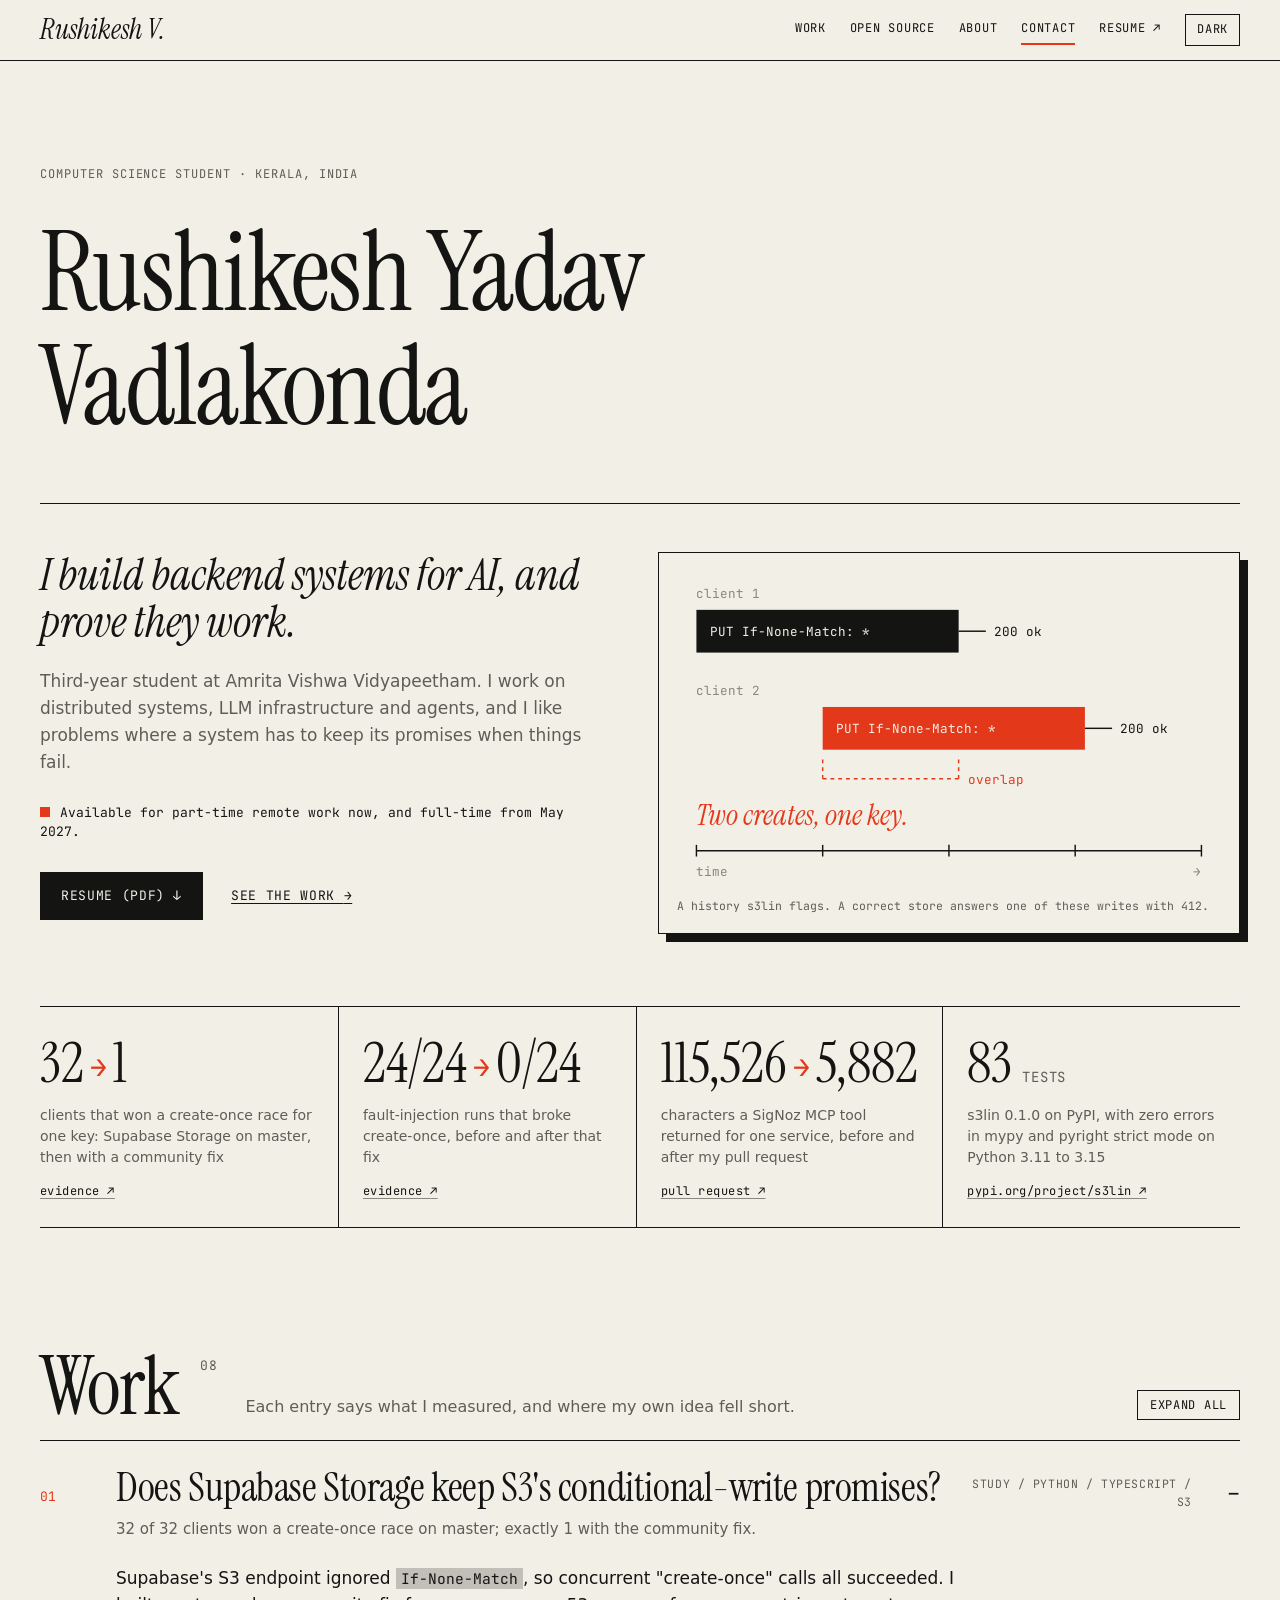
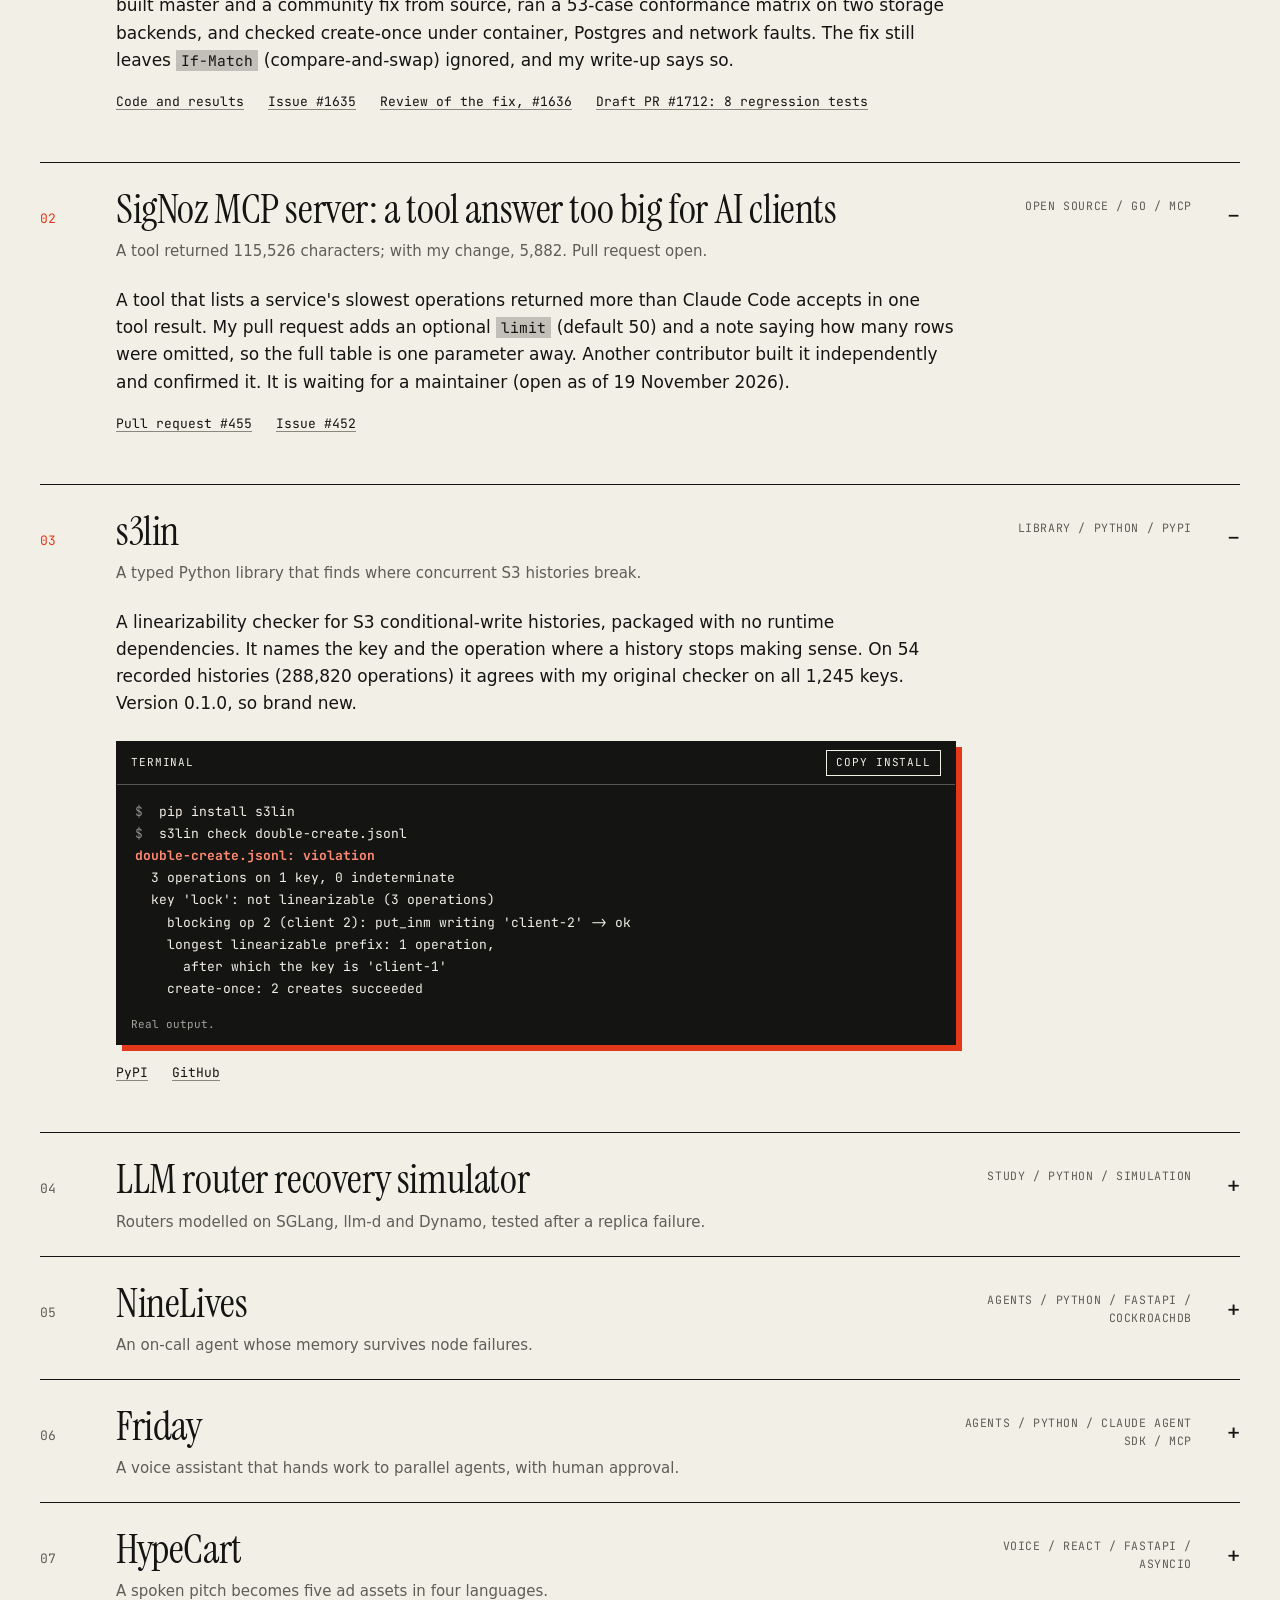
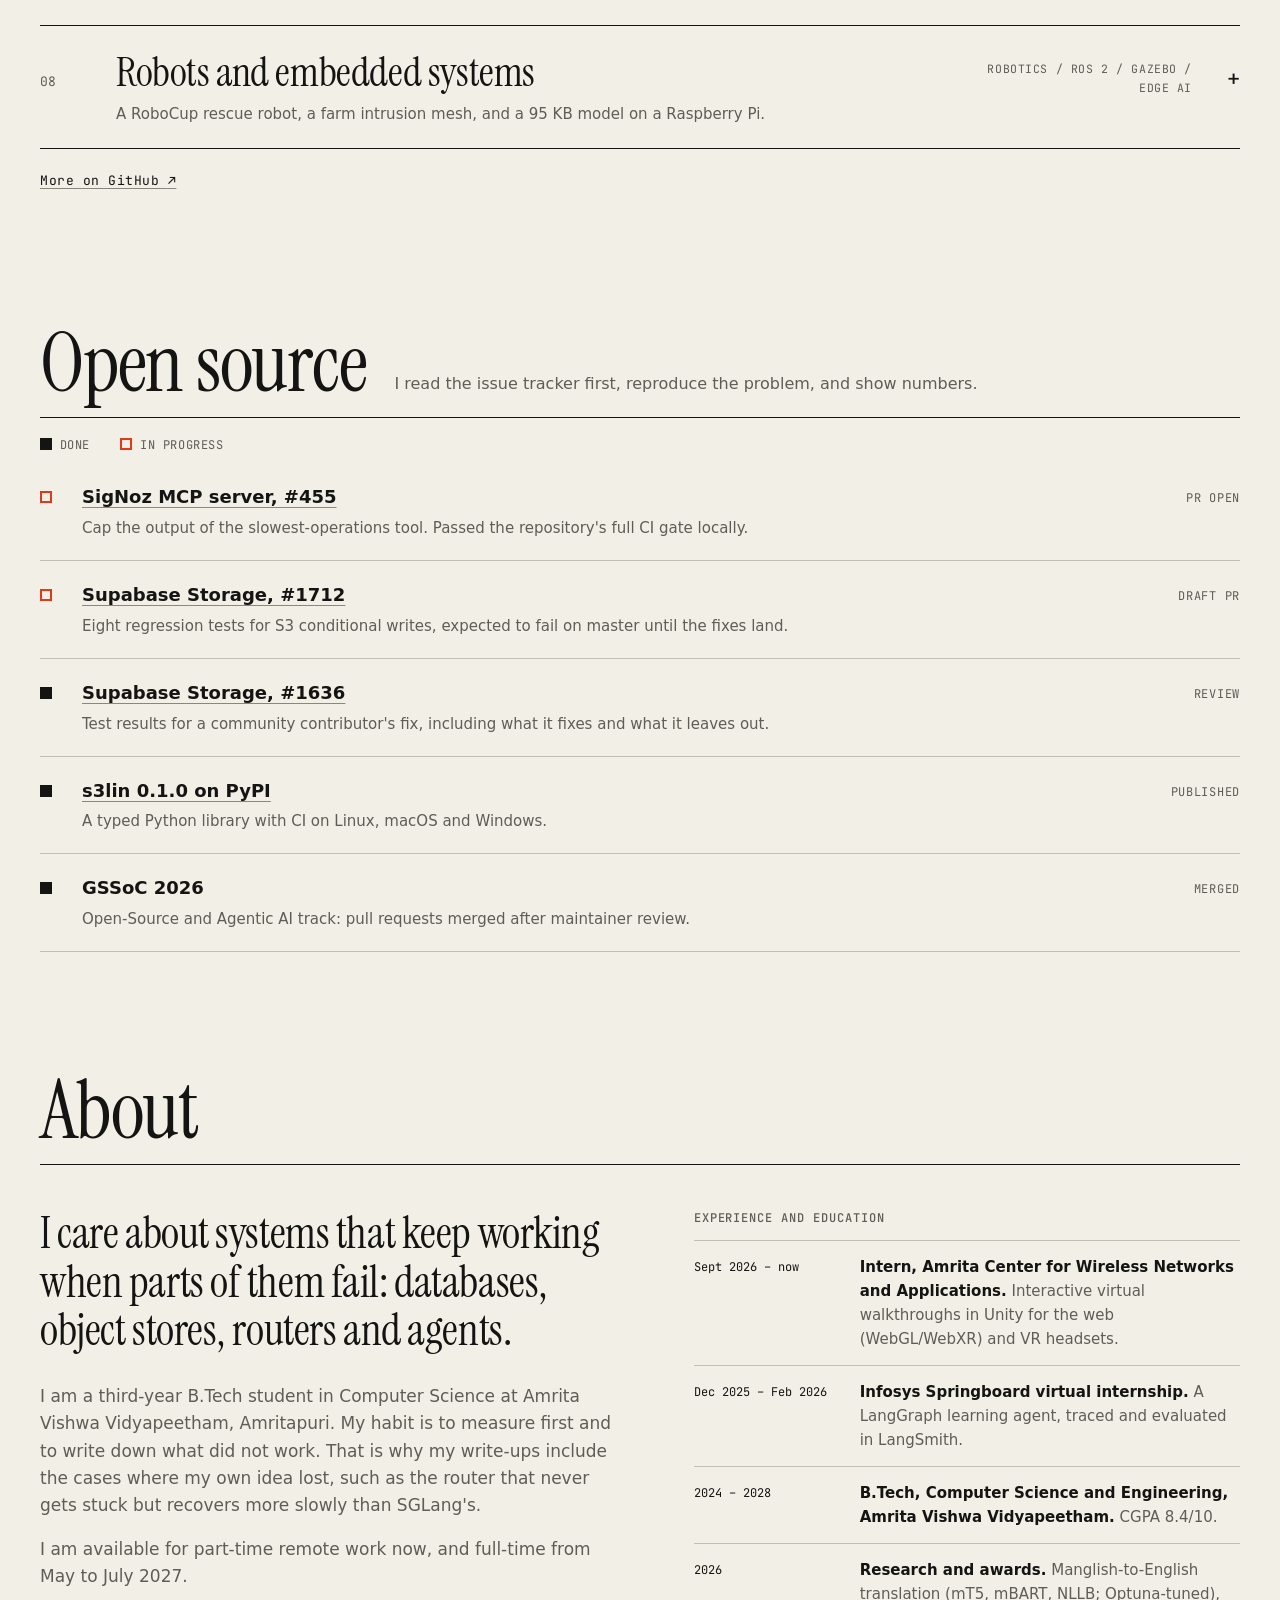
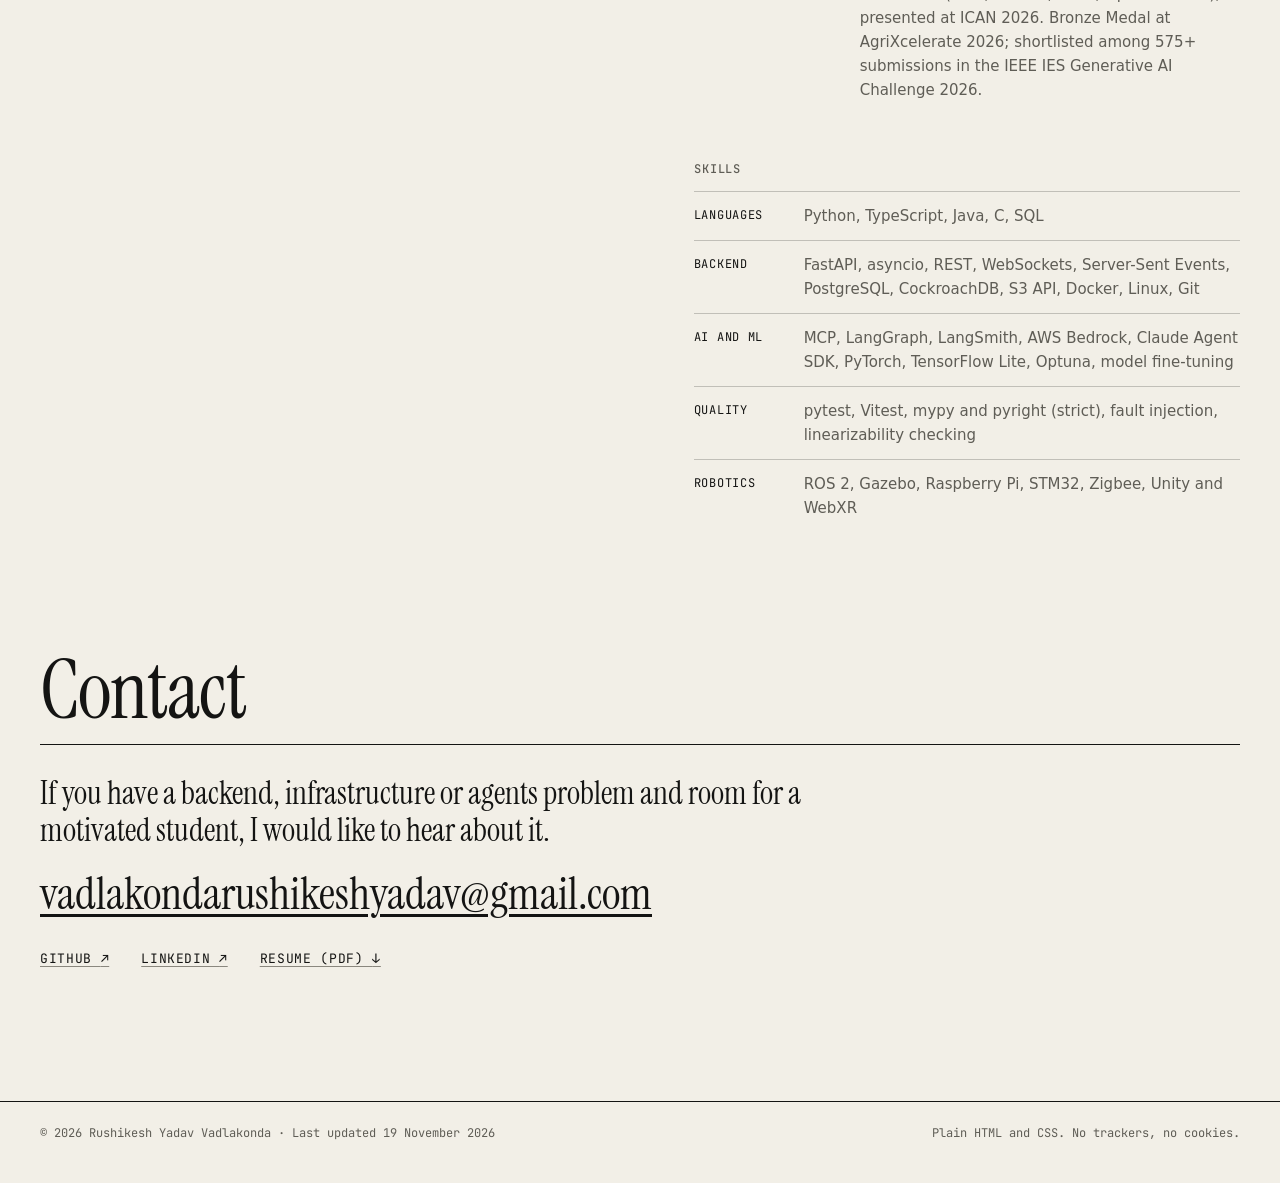
==== commit dca3e01b: "Give the hero more breathing room; version the stylesheet and script links" ====
--- a/index.html
+++ b/index.html
@@ -26,7 +26,7 @@
     } catch (e) { document.documentElement.setAttribute("data-theme", "light"); }
   })();
 </script>
-<link rel="stylesheet" href="styles.css">
+<link rel="stylesheet" href="styles.css?v=20261119b">
 <script type="application/ld+json">
 {
   "@context": "https://schema.org",
@@ -356,6 +356,6 @@
   </div>
 </footer>
 
-<script src="main.js" defer></script>
+<script src="main.js?v=20261119b" defer></script>
 </body>
 </html>
--- a/styles.css
+++ b/styles.css
@@ -73,10 +73,10 @@
 .theme:hover { background: var(--ink); color: var(--paper); }
 
 /* hero */
-.hero { padding: 72px 0 0; }
-.kicker { font-family: var(--mono); font-size: 12px; letter-spacing: .08em; text-transform: uppercase; color: var(--mute); margin-bottom: 20px; }
-h1 { font-family: var(--serif); font-size: clamp(60px, 12.4vw, 176px); line-height: .9; letter-spacing: -.025em; margin-bottom: 44px; }
-.hero-grid { display: grid; grid-template-columns: 1fr 1.05fr; gap: 64px; align-items: start; border-top: 1px solid var(--ink); padding-top: 36px; }
+.hero { padding: 104px 0 0; }
+.kicker { font-family: var(--mono); font-size: 12px; letter-spacing: .08em; text-transform: uppercase; color: var(--mute); margin-bottom: 32px; }
+h1 { font-family: var(--serif); font-size: clamp(46px, 8.6vw, 124px); line-height: 1.03; letter-spacing: -.015em; margin-bottom: 60px; }
+.hero-grid { display: grid; grid-template-columns: 1fr 1.05fr; gap: 64px; align-items: start; border-top: 1px solid var(--ink); padding-top: 48px; }
 .tagline { font-family: var(--serif); font-style: italic; font-size: clamp(30px, 3.4vw, 44px); line-height: 1.08; margin-bottom: 22px; }
 .hero-copy p:not(.tagline):not(.avail):not(.actions) { max-width: 33em; color: var(--mute); }
 .avail { font-family: var(--mono); font-size: 13px; line-height: 1.5; margin: 26px 0 0; }
@@ -181,8 +181,8 @@
 
 /* contact */
 .contact { padding-bottom: 8px; }
-.contact-lead { font-family: var(--serif); font-size: clamp(28px, 3.2vw, 44px); line-height: 1.12; max-width: 22em; margin: 36px 0 28px; }
-.email { font-family: var(--serif); font-size: clamp(22px, 5.4vw, 80px); line-height: 1.1; margin: 0 0 36px; overflow-wrap: anywhere; }
+.contact-lead { font-family: var(--serif); font-size: clamp(24px, 2.5vw, 34px); line-height: 1.14; max-width: 24em; margin: 30px 0 22px; }
+.email { font-family: var(--serif); font-size: clamp(20px, 3.5vw, 50px); line-height: 1.1; margin: 0 0 30px; overflow-wrap: anywhere; }
 .email a { text-decoration-thickness: 3px; text-decoration-color: var(--ink); text-underline-offset: .12em; }
 .email a:hover { color: var(--accent); text-decoration-color: var(--accent); }
 .elsewhere { display: flex; flex-wrap: wrap; gap: 12px 32px; font-family: var(--mono); font-size: 13px; letter-spacing: .05em; text-transform: uppercase; }
@@ -207,8 +207,9 @@
   .bar { position: static; }
   .bar-inner { flex-direction: column; align-items: flex-start; gap: 10px; padding: 14px 0; }
   nav { flex-wrap: wrap; gap: 8px 18px; }
-  .hero { padding-top: 40px; }
-  h1 { margin-bottom: 32px; }
+  .hero { padding-top: 56px; }
+  .kicker { margin-bottom: 24px; }
+  h1 { margin-bottom: 40px; line-height: 1.05; }
   .section { padding-top: 84px; }
   .figure { box-shadow: 5px 5px 0 var(--ink); }
   summary { grid-template-columns: 34px 1fr 22px; grid-template-areas: "n t x" "n s x" "n k x"; column-gap: 12px; }
